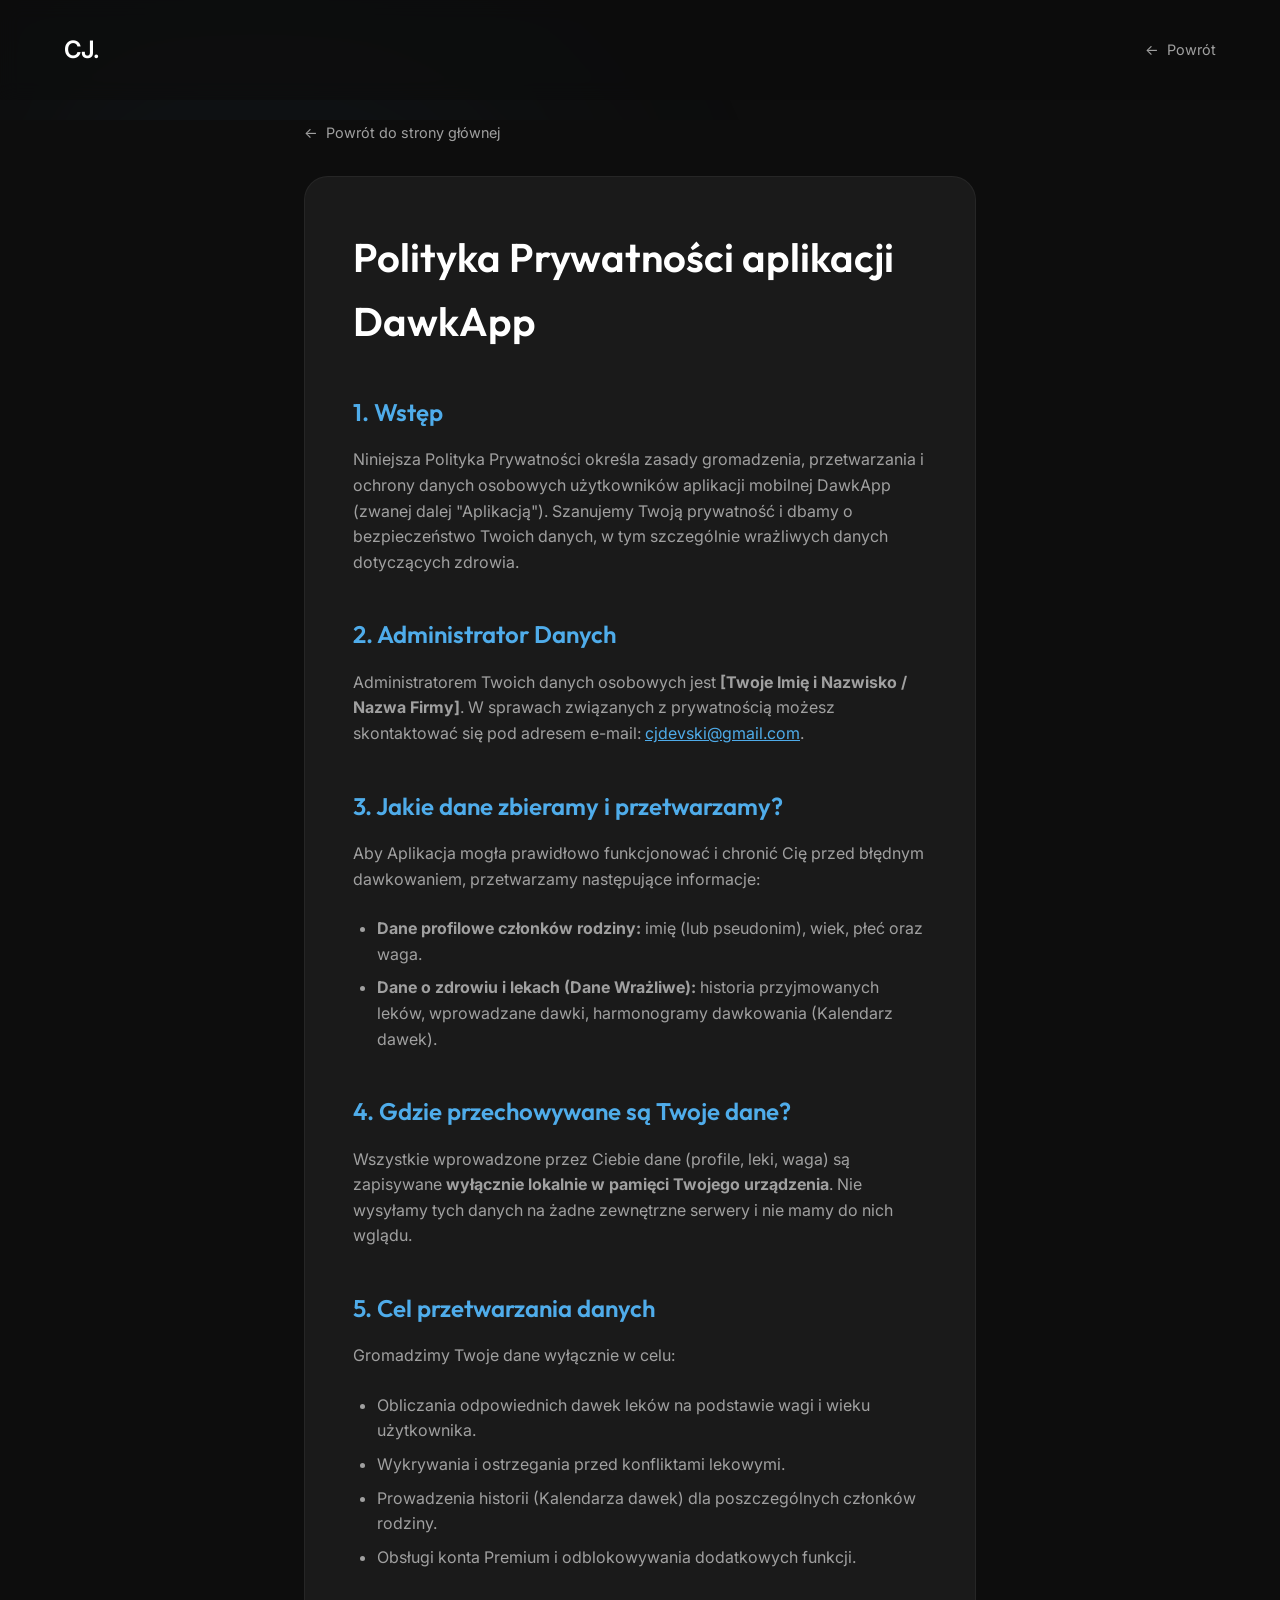
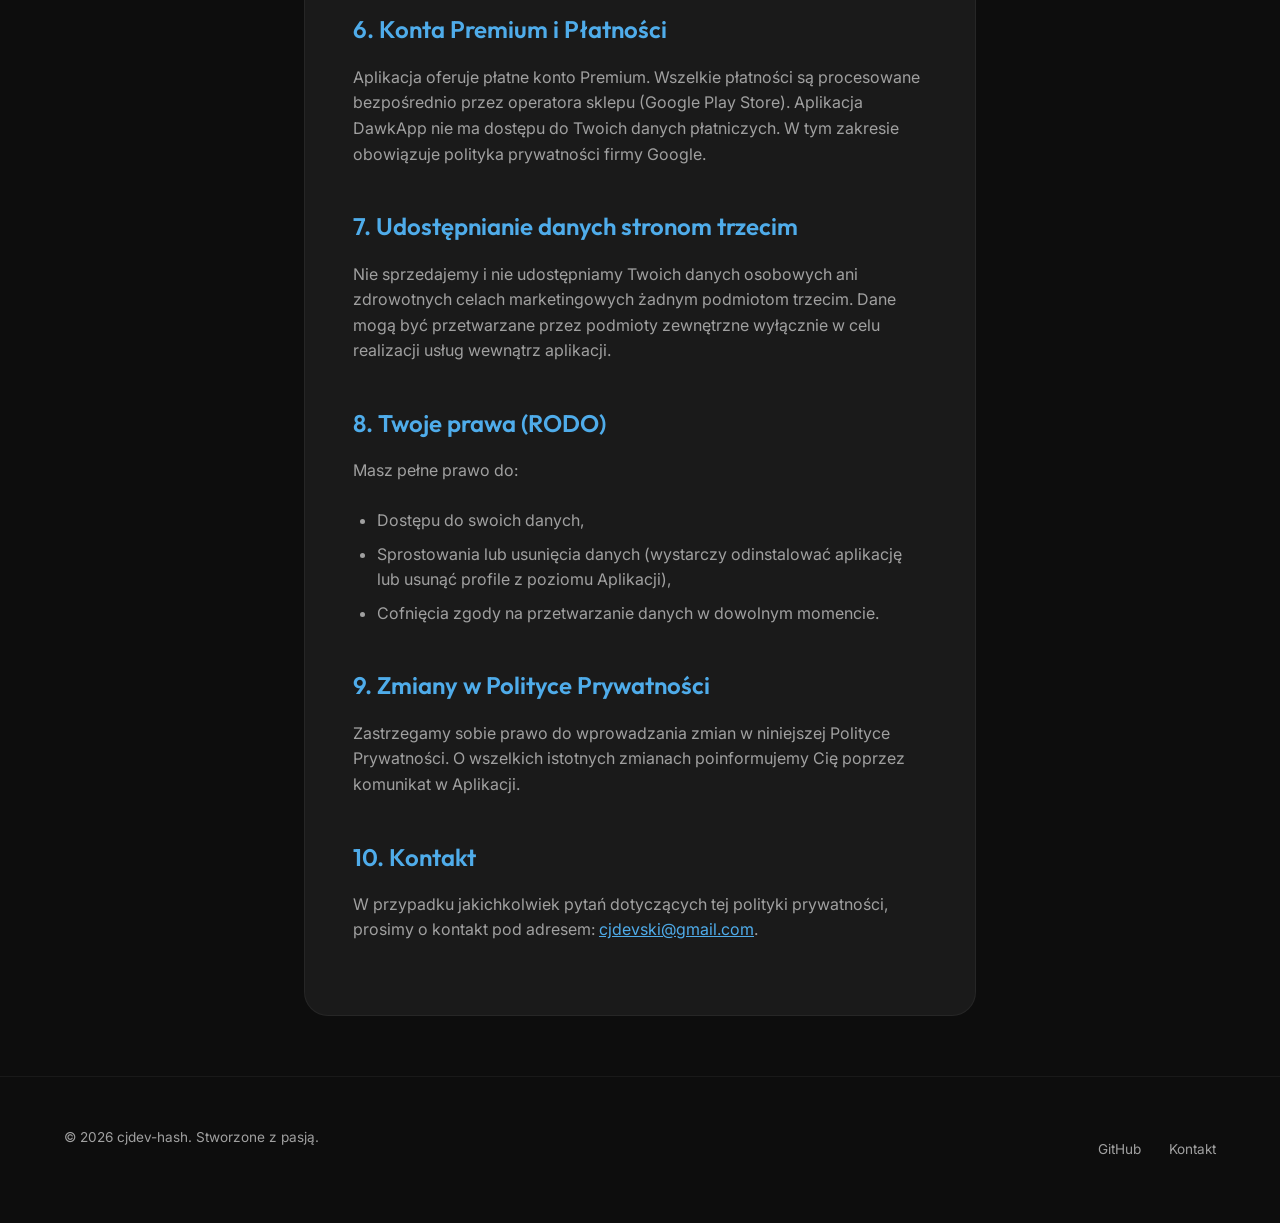
==== privacy-dawkapp.html @ 7777cdea "Add privacy policy subpages for SoundFlick and DawkApp" ====
<!DOCTYPE html>
<html lang="pl">

<head>
    <meta charset="UTF-8">
    <meta name="viewport" content="width=device-width, initial-scale=1.0">
    <title>Polityka Prywatności DawkApp | cjdev-hash</title>
    <link rel="preconnect" href="https://fonts.googleapis.com">
    <link rel="preconnect" href="https://fonts.gstatic.com" crossorigin>
    <link
        href="https://fonts.googleapis.com/css2?family=Outfit:wght@300;400;600&family=Inter:wght@300;400;600&display=swap"
        rel="stylesheet">
    <link rel="stylesheet" href="style.css">
    <style>
        .policy-container {
            max-width: 800px;
            margin: 120px auto 60px;
            padding: 0 5%;
        }

        .policy-content {
            background: var(--card-bg);
            border: 1px solid rgba(255, 255, 255, 0.05);
            border-radius: 24px;
            padding: 3rem;
        }

        h1 {
            font-size: 2.5rem;
            margin-bottom: 2rem;
        }

        h2 {
            font-size: 1.5rem;
            margin: 2.5rem 0 1rem;
            color: var(--accent);
        }

        p,
        ul {
            color: var(--text-secondary);
            margin-bottom: 1.5rem;
        }

        ul {
            padding-left: 1.5rem;
        }

        li {
            margin-bottom: 0.5rem;
        }

        .back-link {
            display: inline-flex;
            align-items: center;
            color: var(--text-secondary);
            text-decoration: none;
            font-size: 0.9rem;
            margin-bottom: 2rem;
            transition: color 0.3s;
        }

        .back-link:hover {
            color: var(--text-primary);
        }

        .back-link::before {
            content: '←';
            margin-right: 8px;
        }
    </style>
</head>

<body>
    <div class="background-mesh"></div>

    <header>
        <nav>
            <div class="logo">CJ.</div>
            <div class="nav-right">
                <div class="links">
                    <a href="index.html" class="back-link" style="margin-bottom: 0;">Powrót</a>
                </div>
            </div>
        </nav>
    </header>

    <main class="policy-container">
        <a href="index.html" class="back-link">Powrót do strony głównej</a>
        <div class="policy-content">
            <h1>Polityka Prywatności aplikacji DawkApp</h1>

            <h2>1. Wstęp</h2>
            <p>Niniejsza Polityka Prywatności określa zasady gromadzenia, przetwarzania i ochrony danych osobowych
                użytkowników aplikacji mobilnej DawkApp (zwanej dalej "Aplikacją"). Szanujemy Twoją prywatność i dbamy o
                bezpieczeństwo Twoich danych, w tym szczególnie wrażliwych danych dotyczących zdrowia.</p>

            <h2>2. Administrator Danych</h2>
            <p>Administratorem Twoich danych osobowych jest <strong>[Twoje Imię i Nazwisko / Nazwa Firmy]</strong>. W
                sprawach związanych z prywatnością możesz skontaktować się pod adresem e-mail: <a
                    href="mailto:cjdevski@gmail.com" style="color: var(--accent);">cjdevski@gmail.com</a>.</p>

            <h2>3. Jakie dane zbieramy i przetwarzamy?</h2>
            <p>Aby Aplikacja mogła prawidłowo funkcjonować i chronić Cię przed błędnym dawkowaniem, przetwarzamy
                następujące informacje:</p>
            <ul>
                <li><strong>Dane profilowe członków rodziny:</strong> imię (lub pseudonim), wiek, płeć oraz waga.</li>
                <li><strong>Dane o zdrowiu i lekach (Dane Wrażliwe):</strong> historia przyjmowanych leków, wprowadzane
                    dawki, harmonogramy dawkowania (Kalendarz dawek).</li>
            </ul>

            <h2>4. Gdzie przechowywane są Twoje dane?</h2>
            <p>Wszystkie wprowadzone przez Ciebie dane (profile, leki, waga) są zapisywane <strong>wyłącznie lokalnie
                    w pamięci Twojego urządzenia</strong>. Nie wysyłamy tych danych na żadne zewnętrzne serwery i nie
                mamy do nich wglądu.</p>

            <h2>5. Cel przetwarzania danych</h2>
            <p>Gromadzimy Twoje dane wyłącznie w celu:</p>
            <ul>
                <li>Obliczania odpowiednich dawek leków na podstawie wagi i wieku użytkownika.</li>
                <li>Wykrywania i ostrzegania przed konfliktami lekowymi.</li>
                <li>Prowadzenia historii (Kalendarza dawek) dla poszczególnych członków rodziny.</li>
                <li>Obsługi konta Premium i odblokowywania dodatkowych funkcji.</li>
            </ul>

            <h2>6. Konta Premium i Płatności</h2>
            <p>Aplikacja oferuje płatne konto Premium. Wszelkie płatności są procesowane bezpośrednio przez operatora
                sklepu (Google Play Store). Aplikacja DawkApp nie ma dostępu do Twoich danych płatniczych. W tym
                zakresie
                obowiązuje polityka prywatności firmy Google.</p>

            <h2>7. Udostępnianie danych stronom trzecim</h2>
            <p>Nie sprzedajemy i nie udostępniamy Twoich danych osobowych ani zdrowotnych celach marketingowych żadnym
                podmiotom trzecim. Dane mogą być przetwarzane przez podmioty zewnętrzne wyłącznie w celu realizacji
                usług wewnątrz aplikacji.</p>

            <h2>8. Twoje prawa (RODO)</h2>
            <p>Masz pełne prawo do:</p>
            <ul>
                <li>Dostępu do swoich danych,</li>
                <li>Sprostowania lub usunięcia danych (wystarczy odinstalować aplikację lub usunąć profile z poziomu
                    Aplikacji),</li>
                <li>Cofnięcia zgody na przetwarzanie danych w dowolnym momencie.</li>
            </ul>

            <h2>9. Zmiany w Polityce Prywatności</h2>
            <p>Zastrzegamy sobie prawo do wprowadzania zmian w niniejszej Polityce Prywatności. O wszelkich istotnych
                zmianach poinformujemy Cię poprzez komunikat w Aplikacji.</p>

            <h2>10. Kontakt</h2>
            <p>W przypadku jakichkolwiek pytań dotyczących tej polityki prywatności, prosimy o kontakt pod adresem: <a
                    href="mailto:cjdevski@gmail.com" style="color: var(--accent);">cjdevski@gmail.com</a>.</p>
        </div>
    </main>

    <footer>
        <p>&copy; 2026 cjdev-hash. Stworzone z pasją.</p>
        <div class="socials">
            <a href="https://github.com/cjdev-hash">GitHub</a>
            <a href="mailto:cjdevski@gmail.com">Kontakt</a>
        </div>
    </footer>
</body>

</html>
---- style.css ----
:root {
    --bg-color: #0d0d0d;
    --card-bg: #1a1a1a;
    --text-primary: #ffffff;
    --text-secondary: #a0a0a0;
    --accent: #4facea;
    --accent-gradient: linear-gradient(135deg, #4facea 0%, #712ef1 100%);
    --font-main: 'Inter', sans-serif;
    --font-heading: 'Outfit', sans-serif;
}

* {
    margin: 0;
    padding: 0;
    box-sizing: border-box;
}

html {
    scroll-behavior: smooth;
    background-color: var(--bg-color);
}

body {
    font-family: var(--font-main);
    color: var(--text-primary);
    line-height: 1.6;
    overflow-x: hidden;
    background-color: var(--bg-color);
}

/* Background Animation */
.background-mesh {
    position: fixed;
    top: 0;
    left: 0;
    width: 100%;
    height: 100%;
    z-index: -1;
    background:
        radial-gradient(circle at 20% 30%, rgba(79, 172, 234, 0.05) 0%, transparent 40%),
        radial-gradient(circle at 80% 70%, rgba(113, 46, 241, 0.05) 0%, transparent 40%);
    filter: blur(80px);
}

/* Typography */
h1,
h2,
h3 {
    font-family: var(--font-heading);
    font-weight: 600;
}

.accent {
    background: var(--accent-gradient);
    -webkit-background-clip: text;
    background-clip: text;
    -webkit-text-fill-color: transparent;
}

/* Header */
header {
    height: 100px;
    padding: 0 5%;
    display: flex;
    align-items: center;
    position: fixed;
    top: 0;
    width: 100%;
    z-index: 100;
    background: rgba(13, 13, 13, 0.7);
    backdrop-filter: blur(10px);
}

nav {
    width: 100%;
    display: flex;
    justify-content: space-between;
    align-items: center;
}

.nav-right {
    display: flex;
    align-items: center;
    gap: 2rem;
}

.lang-switcher {
    font-size: 0.8rem;
    color: var(--text-secondary);
    display: flex;
    align-items: center;
    gap: 0.5rem;
}

.lang-switcher button {
    background: none;
    border: none;
    color: var(--text-secondary);
    cursor: pointer;
    font-family: var(--font-main);
    padding: 2px 4px;
    transition: color 0.3s;
}

.lang-switcher button.active {
    color: var(--text-primary);
    font-weight: 600;
}

.lang-switcher .divider {
    opacity: 0.3;
}

.logo {
    font-size: 1.5rem;
    font-weight: 600;
    letter-spacing: -1px;
}

.links {
    display: flex;
    align-items: center;
}

.links a {
    text-decoration: none;
    color: var(--text-secondary);
    margin-left: 2rem;
    font-size: 0.9rem;
    transition: color 0.3s;
}

.links a:hover {
    color: var(--text-primary);
}

.cta-btn {
    border: 1px solid rgba(255, 255, 255, 0.1);
    padding: 8px 16px;
    border-radius: 20px;
    background: rgba(255, 255, 255, 0.05);
}

/* Hero */
.hero {
    height: 100vh;
    display: flex;
    flex-direction: column;
    justify-content: center;
    align-items: center;
    text-align: center;
    padding: 0 5%;
}

.hero h1 {
    font-size: clamp(3rem, 10vw, 6rem);
    line-height: 1.1;
    margin-bottom: 2rem;
}

.subtitle {
    font-size: clamp(1rem, 2vw, 1.2rem);
    color: var(--text-secondary);
    max-width: 600px;
    margin-bottom: 3rem;
    font-weight: 300;
}

/* Projects */
.projects {
    padding: 100px 5%;
    max-width: 1200px;
    margin: 0 auto;
}

.section-title {
    font-size: 2rem;
    margin-bottom: 3rem;
    text-align: center;
    color: var(--text-secondary);
}

.project-grid {
    display: grid;
    grid-template-columns: repeat(auto-fit, minmax(350px, 1fr));
    gap: 2rem;
}

.project-card {
    background: var(--card-bg);
    border: 1px solid rgba(255, 255, 255, 0.05);
    border-radius: 24px;
    padding: 2rem;
    transition: transform 0.4s cubic-bezier(0.175, 0.885, 0.32, 1.275), border-color 0.3s;
    position: relative;
    overflow: hidden;
}

.project-card:hover {
    transform: translateY(-10px);
    border-color: rgba(79, 172, 234, 0.3);
}

.tag {
    font-size: 0.7rem;
    text-transform: uppercase;
    letter-spacing: 1px;
    color: var(--accent);
    margin-bottom: 1rem;
    display: block;
}

.project-card h3 {
    font-size: 1.5rem;
    margin-bottom: 1rem;
}

.project-card p {
    color: var(--text-secondary);
    font-size: 0.95rem;
    margin-bottom: 2rem;
}

.status {
    font-size: 0.8rem;
    color: var(--text-primary);
    opacity: 0.6;
}

/* About */
.about {
    padding: 100px 5%;
    background: rgba(255, 255, 255, 0.02);
}

.about-content {
    max-width: 800px;
    margin: 0 auto;
    text-align: center;
}

.about-content p {
    font-size: 1.2rem;
    color: var(--text-secondary);
    font-weight: 300;
}

/* Footer */
footer {
    padding: 50px 5%;
    display: flex;
    justify-content: space-between;
    align-items: center;
    border-top: 1px solid rgba(255, 255, 255, 0.05);
    color: var(--text-secondary);
    font-size: 0.85rem;
}

.socials a {
    color: var(--text-secondary);
    text-decoration: none;
    margin-left: 1.5rem;
}

/* Animations */
@keyframes fadeIn {
    from {
        opacity: 0;
        transform: translateY(20px);
    }

    to {
        opacity: 1;
        transform: translateY(0);
    }
}

.fade-in {
    animation: fadeIn 1s ease forwards;
}

.fade-in-delay {
    opacity: 0;
    animation: fadeIn 1s ease 0.3s forwards;
}

/* Responsive */
@media (max-width: 768px) {
    header {
        height: 80px;
    }

    .project-grid {
        grid-template-columns: 1fr;
    }

    .hero h1 {
        font-size: 3rem;
    }

    footer {
        flex-direction: column;
        gap: 1rem;
        text-align: center;
    }
}
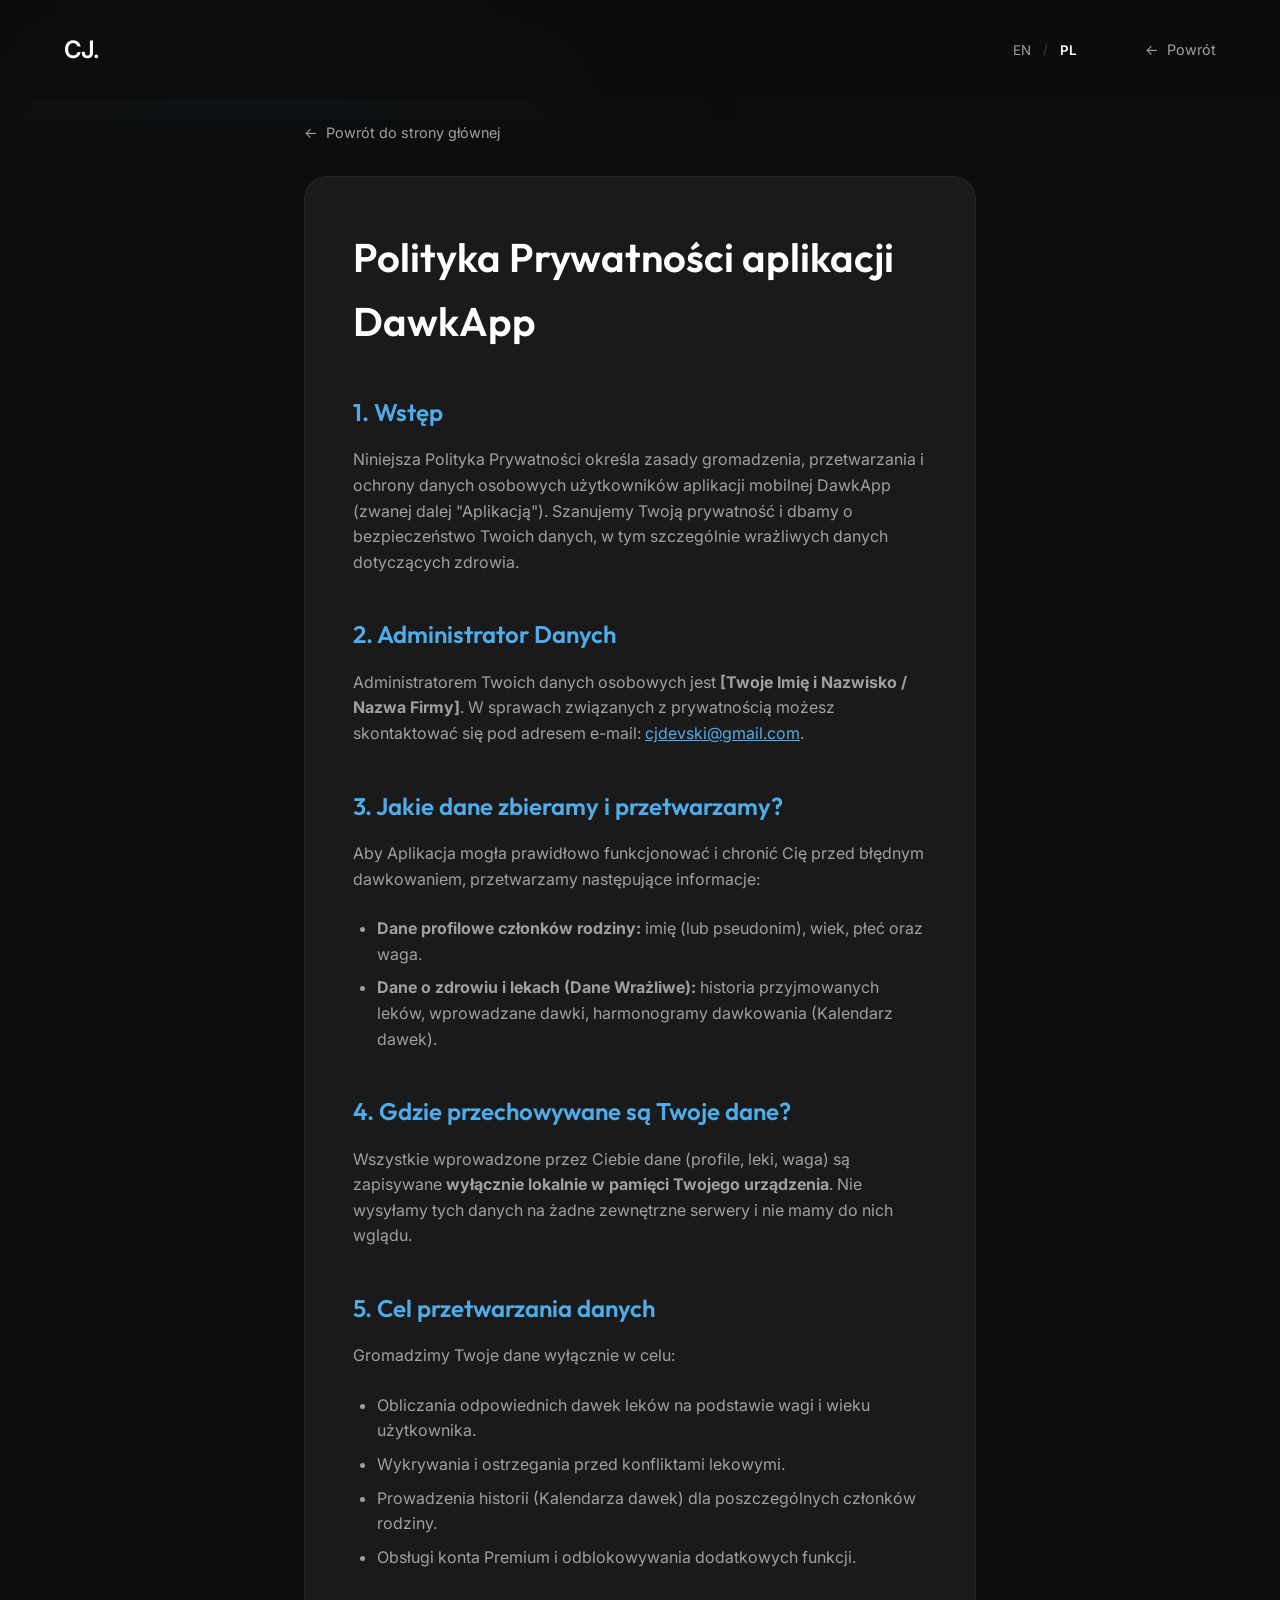
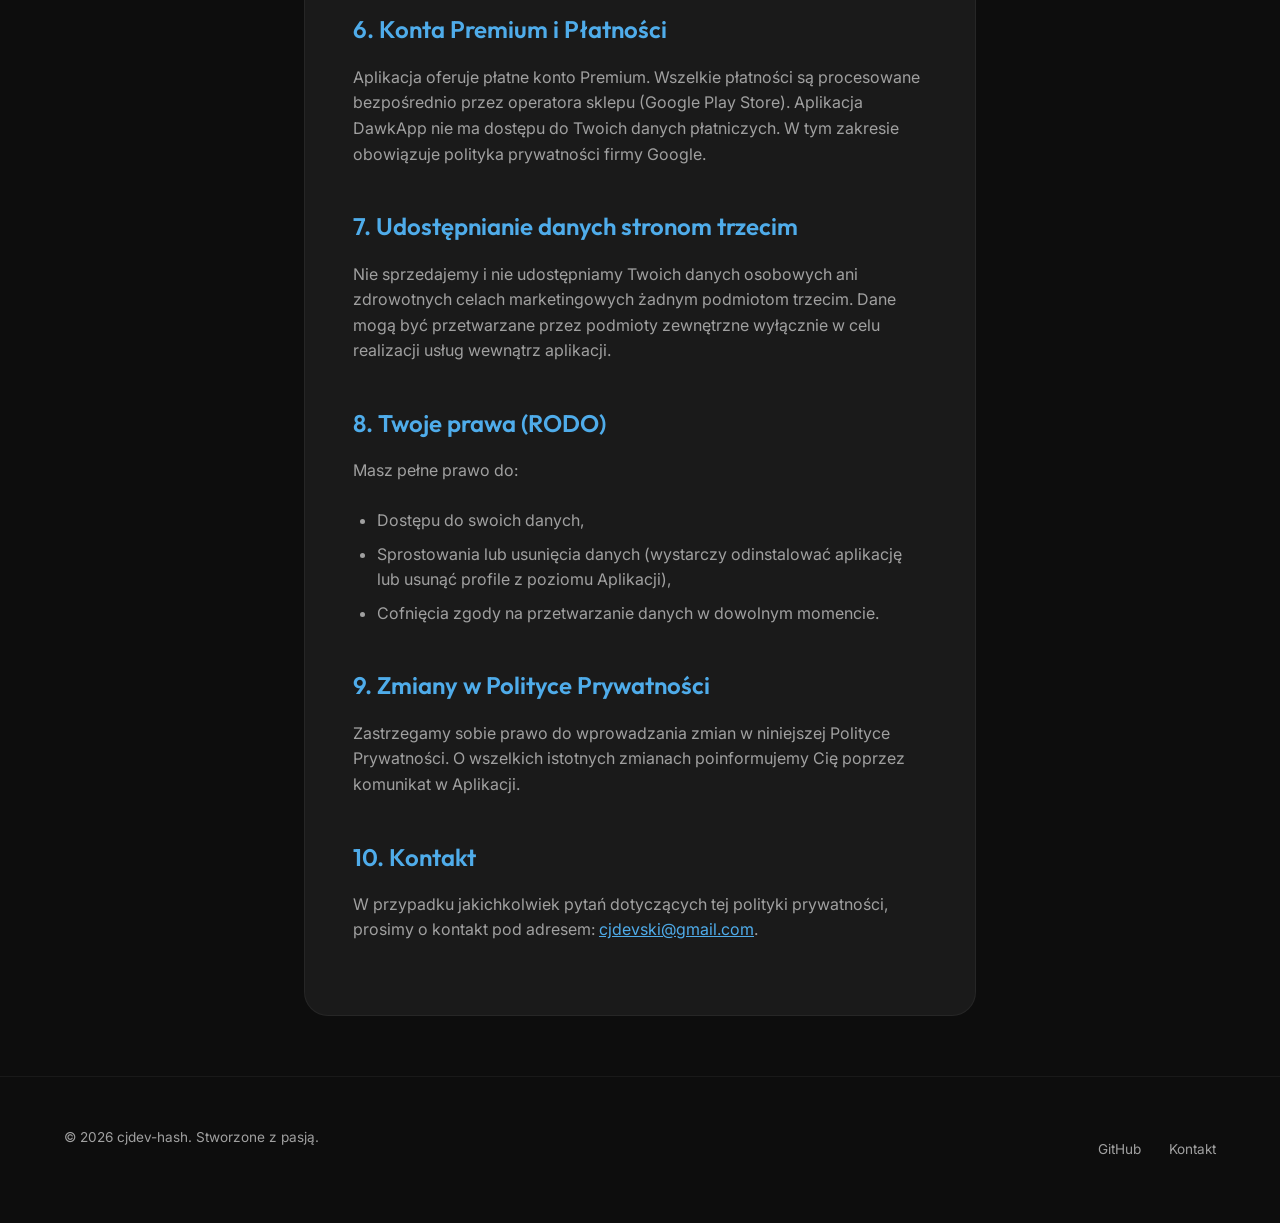
==== commit 1110173a: "Fix privacy policy link visibility and add translations" ====
--- a/privacy-dawkapp.html
+++ b/privacy-dawkapp.html
@@ -71,95 +71,179 @@
     </style>
 </head>
 
-<body>
+<body data-lang="pl">
     <div class="background-mesh"></div>
 
     <header>
         <nav>
             <div class="logo">CJ.</div>
             <div class="nav-right">
+                <div class="lang-switcher">
+                    <button id="btn-en">EN</button>
+                    <span class="divider">/</span>
+                    <button id="btn-pl" class="active">PL</button>
+                </div>
                 <div class="links">
-                    <a href="index.html" class="back-link" style="margin-bottom: 0;">Powrót</a>
+                    <a href="index.html" class="back-link" style="margin-bottom: 0;" data-en="Back to Home"
+                        data-pl="Powrót">Powrót</a>
                 </div>
             </div>
         </nav>
     </header>
 
     <main class="policy-container">
-        <a href="index.html" class="back-link">Powrót do strony głównej</a>
+        <a href="index.html" class="back-link" data-en="Back to Home" data-pl="Powrót do strony głównej">Powrót do
+            strony
+            głównej</a>
         <div class="policy-content">
-            <h1>Polityka Prywatności aplikacji DawkApp</h1>
-
-            <h2>1. Wstęp</h2>
-            <p>Niniejsza Polityka Prywatności określa zasady gromadzenia, przetwarzania i ochrony danych osobowych
+            <h1 data-en="DawkApp Privacy Policy" data-pl="Polityka Prywatności aplikacji DawkApp">Polityka Prywatności
+                aplikacji DawkApp</h1>
+
+            <h2 data-en="1. Introduction" data-pl="1. Wstęp">1. Wstęp</h2>
+            <p data-en="This Privacy Policy defines the rules for the collection, processing, and protection of personal data of users of the DawkApp mobile application (hereinafter referred to as the 'Application'). We respect your privacy and care about the security of your data, especially sensitive health data."
+                data-pl="Niniejsza Polityka Prywatności określa zasady gromadzenia, przetwarzania i ochrony danych osobowych użytkowników aplikacji mobilnej DawkApp (zwanej dalej 'Aplikacją'). Szanujemy Twoją prywatność i dbamy o bezpieczeństwo Twoich danych, w tym szczególnie wrażliwych danych dotyczących zdrowia.">
+                Niniejsza Polityka Prywatności określa zasady gromadzenia, przetwarzania i ochrony danych osobowych
                 użytkowników aplikacji mobilnej DawkApp (zwanej dalej "Aplikacją"). Szanujemy Twoją prywatność i dbamy o
                 bezpieczeństwo Twoich danych, w tym szczególnie wrażliwych danych dotyczących zdrowia.</p>
 
-            <h2>2. Administrator Danych</h2>
-            <p>Administratorem Twoich danych osobowych jest <strong>[Twoje Imię i Nazwisko / Nazwa Firmy]</strong>. W
-                sprawach związanych z prywatnością możesz skontaktować się pod adresem e-mail: <a
+            <h2 data-en="2. Data Administrator" data-pl="2. Administrator Danych">2. Administrator Danych</h2>
+            <p><span data-en="The administrator of your personal data is"
+                    data-pl="Administratorem Twoich danych osobowych jest">Administratorem Twoich danych osobowych
+                    jest</span> <strong>[Twoje Imię i Nazwisko / Nazwa Firmy]</strong>. <span
+                    data-en="In matters related to privacy, you can contact us at:"
+                    data-pl="W sprawach związanych z prywatnością możesz skontaktować się pod adresem e-mail:">W
+                    sprawach
+                    związanych z prywatnością możesz skontaktować się pod adresem e-mail:</span> <a
                     href="mailto:cjdevski@gmail.com" style="color: var(--accent);">cjdevski@gmail.com</a>.</p>
 
-            <h2>3. Jakie dane zbieramy i przetwarzamy?</h2>
-            <p>Aby Aplikacja mogła prawidłowo funkcjonować i chronić Cię przed błędnym dawkowaniem, przetwarzamy
+            <h2 data-en="3. What data do we collect and process?" data-pl="3. Jakie dane zbieramy i przetwarzamy?">3.
+                Jakie
+                dane zbieramy i przetwarzamy?</h2>
+            <p data-en="To function correctly and protect you from incorrect dosing, we process the following information:"
+                data-pl="Aby Aplikacja mogła prawidłowo funkcjonować i chronić Cię przed błędnym dawkowaniem, przetwarzamy następujące informacje:">
+                Aby Aplikacja mogła prawidłowo funkcjonować i chronić Cię przed błędnym dawkowaniem, przetwarzamy
                 następujące informacje:</p>
             <ul>
-                <li><strong>Dane profilowe członków rodziny:</strong> imię (lub pseudonim), wiek, płeć oraz waga.</li>
-                <li><strong>Dane o zdrowiu i lekach (Dane Wrażliwe):</strong> historia przyjmowanych leków, wprowadzane
-                    dawki, harmonogramy dawkowania (Kalendarz dawek).</li>
+                <li><strong data-en="Family member profile data:" data-pl="Dane profilowe członków rodziny:">Dane
+                        profilowe członków rodziny:</strong> <span data-en="name (or alias), age, gender, and weight."
+                        data-pl="imię (lub pseudonim), wiek, płeć oraz waga.">imię (lub pseudonim), wiek, płeć oraz
+                        waga.</span></li>
+                <li><strong data-en="Health and medication data (Sensitive Data):"
+                        data-pl="Dane o zdrowiu i lekach (Dane Wrażliwe):">Dane o zdrowiu i lekach (Dane
+                        Wrażliwe):</strong> <span
+                        data-en="medication history, doses entered, dosing schedules (Dose Calendar)."
+                        data-pl="historia przyjmowanych leków, wprowadzane dawki, harmonogramy dawkowania (Kalendarz dawek).">historia
+                        przyjmowanych leków, wprowadzane dawki, harmonogramy dawkowania (Kalendarz dawek).</span></li>
             </ul>
 
-            <h2>4. Gdzie przechowywane są Twoje dane?</h2>
-            <p>Wszystkie wprowadzone przez Ciebie dane (profile, leki, waga) są zapisywane <strong>wyłącznie lokalnie
+            <h2 data-en="4. Where is your data stored?" data-pl="4. Gdzie przechowywane są Twoje dane?">4. Gdzie
+                przechowywane są Twoje dane?</h2>
+            <p data-en="All data entered by you (profiles, medications, weight) is saved exclusively locally on your device's memory. We do not send this data to any external servers and we have no access to it."
+                data-pl="Wszystkie wprowadzone przez Ciebie dane (profile, leki, waga) są zapisywane wyłącznie lokalnie w pamięci Twojego urządzenia. Nie wysyłamy tych danych na żadne zewnętrzne serwery i nie mamy do nich wglądu.">
+                Wszystkie wprowadzone przez Ciebie dane (profile, leki, waga) są zapisywane <strong>wyłącznie lokalnie
                     w pamięci Twojego urządzenia</strong>. Nie wysyłamy tych danych na żadne zewnętrzne serwery i nie
                 mamy do nich wglądu.</p>
 
-            <h2>5. Cel przetwarzania danych</h2>
-            <p>Gromadzimy Twoje dane wyłącznie w celu:</p>
+            <h2 data-en="5. Purpose of processing" data-pl="5. Cel przetwarzania danych">5. Cel przetwarzania danych
+            </h2>
+            <p data-en="We collect your data solely to:" data-pl="Gromadzimy Twoje dane wyłącznie w celu:">Gromadzimy
+                Twoje dane wyłącznie w celu:</p>
             <ul>
-                <li>Obliczania odpowiednich dawek leków na podstawie wagi i wieku użytkownika.</li>
-                <li>Wykrywania i ostrzegania przed konfliktami lekowymi.</li>
-                <li>Prowadzenia historii (Kalendarza dawek) dla poszczególnych członków rodziny.</li>
-                <li>Obsługi konta Premium i odblokowywania dodatkowych funkcji.</li>
+                <li data-en="Calculate appropriate medication doses based on weight and age."
+                    data-pl="Obliczania odpowiednich dawek leków na podstawie wagi i wieku użytkownika.">Obliczania
+                    odpowiednich dawek leków na podstawie wagi i wieku użytkownika.</li>
+                <li data-en="Detect and warn against drug conflicts."
+                    data-pl="Wykrywania i ostrzegania przed konfliktami lekowymi.">Wykrywania i ostrzegania przed
+                    konfliktami lekowymi.</li>
+                <li data-en="Maintain history (Dose Calendar) for family members."
+                    data-pl="Prowadzenia historii (Kalendarza dawek) dla poszczególnych członków rodziny.">Prowadzenia
+                    historii (Kalendarza dawek) dla poszczególnych członków rodziny.</li>
+                <li data-en="Support Premium accounts and unlock additional features."
+                    data-pl="Obsługi konta Premium i odblokowywania dodatkowych funkcji.">Obsługi konta Premium i
+                    odblokowywania dodatkowych funkcji.</li>
             </ul>
 
-            <h2>6. Konta Premium i Płatności</h2>
-            <p>Aplikacja oferuje płatne konto Premium. Wszelkie płatności są procesowane bezpośrednio przez operatora
+            <h2 data-en="6. Premium Accounts and Payments" data-pl="6. Konta Premium i Płatności">6. Konta Premium i
+                Płatności</h2>
+            <p data-en="The app offers a paid Premium account. All payments are processed directly by the store operator (Google Play Store). DawkApp does not have access to your payment data. In this regard, Google's privacy policy applies."
+                data-pl="Aplikacja oferuje płatne konto Premium. Wszelkie płatności są procesowane bezpośrednio przez operatora sklepu (Google Play Store). Aplikacja DawkApp nie ma dostępu do Twoich danych płatniczych. W tym zakresie obowiązuje polityka prywatności firmy Google.">
+                Aplikacja oferuje płatne konto Premium. Wszelkie płatności są procesowane bezpośrednio przez operatora
                 sklepu (Google Play Store). Aplikacja DawkApp nie ma dostępu do Twoich danych płatniczych. W tym
                 zakresie
                 obowiązuje polityka prywatności firmy Google.</p>
 
-            <h2>7. Udostępnianie danych stronom trzecim</h2>
-            <p>Nie sprzedajemy i nie udostępniamy Twoich danych osobowych ani zdrowotnych celach marketingowych żadnym
+            <h2 data-en="7. Sharing data with third parties" data-pl="7. Udostępnianie danych stronom trzecim">7.
+                Udostępnianie danych stronom trzecim</h2>
+            <p data-en="We do not sell or share your personal or health data for marketing purposes to any third parties. Data may be processed by external entities solely to provide services within the application."
+                data-pl="Nie sprzedajemy i nie udostępniamy Twoich danych osobowych ani zdrowotnych celach marketingowych żadnym podmiotom trzecim. Dane mogą być przetwarzane przez podmioty zewnętrzne wyłącznie w celu realizacji usług wewnątrz aplikacji.">
+                Nie sprzedajemy i nie udostępniamy Twoich danych osobowych ani zdrowotnych celach marketingowych żadnym
                 podmiotom trzecim. Dane mogą być przetwarzane przez podmioty zewnętrzne wyłącznie w celu realizacji
                 usług wewnątrz aplikacji.</p>
 
-            <h2>8. Twoje prawa (RODO)</h2>
-            <p>Masz pełne prawo do:</p>
+            <h2 data-en="8. Your rights (GDPR)" data-pl="8. Twoje prawa (RODO)">8. Twoje prawa (RODO)</h2>
+            <p data-en="You have the full right to:" data-pl="Masz pełne prawo do:">Masz pełne prawo do:</p>
             <ul>
-                <li>Dostępu do swoich danych,</li>
-                <li>Sprostowania lub usunięcia danych (wystarczy odinstalować aplikację lub usunąć profile z poziomu
+                <li data-en="Access your data," data-pl="Dostępu do swoich danych,">Dostępu do swoich danych,</li>
+                <li data-en="Rectification or deletion (simply uninstall the app or remove profiles),"
+                    data-pl="Sprostowania lub usunięcia danych (wystarczy odinstalować aplikację lub usunąć profile z poziomu Aplikacji),">
+                    Sprostowania lub usunięcia danych (wystarczy odinstalować aplikację lub usunąć profile z poziomu
                     Aplikacji),</li>
-                <li>Cofnięcia zgody na przetwarzanie danych w dowolnym momencie.</li>
+                <li data-en="Withdrawal of consent for processing at any time."
+                    data-pl="Cofnięcia zgody na przetwarzanie danych w dowolnym momencie.">Cofnięcia zgody na
+                    przetwarzanie danych w dowolnym momencie.</li>
             </ul>
 
-            <h2>9. Zmiany w Polityce Prywatności</h2>
-            <p>Zastrzegamy sobie prawo do wprowadzania zmian w niniejszej Polityce Prywatności. O wszelkich istotnych
+            <h2 data-en="9. Changes to the Privacy Policy" data-pl="9. Zmiany w Polityce Prywatności">9. Zmiany w
+                Polityce
+                Prywatności</h2>
+            <p data-en="We reserve the right to change this Privacy Policy. We will inform you of significant changes via the App."
+                data-pl="Zastrzegamy sobie prawo do wprowadzania zmian w niniejszej Polityce Prywatności. O wszelkich istotnych zmianach poinformujemy Cię poprzez komunikat w Aplikacji.">
+                Zastrzegamy sobie prawo do wprowadzania zmian w niniejszej Polityce Prywatności. O wszelkich istotnych
                 zmianach poinformujemy Cię poprzez komunikat w Aplikacji.</p>
 
-            <h2>10. Kontakt</h2>
-            <p>W przypadku jakichkolwiek pytań dotyczących tej polityki prywatności, prosimy o kontakt pod adresem: <a
-                    href="mailto:cjdevski@gmail.com" style="color: var(--accent);">cjdevski@gmail.com</a>.</p>
+            <h2 data-en="10. Contact" data-pl="10. Kontakt">10. Kontakt</h2>
+            <p><span data-en="In case of any questions regarding this policy, please contact us at:"
+                    data-pl="W przypadku jakichkolwiek pytań dotyczących tej polityki prywatności, prosimy o kontakt pod adresem:">W
+                    przypadku jakichkolwiek pytań dotyczących tej polityki prywatności, prosimy o kontakt pod
+                    adresem:</span>
+                <a href="mailto:cjdevski@gmail.com" style="color: var(--accent);">cjdevski@gmail.com</a>.
+            </p>
         </div>
     </main>
 
     <footer>
-        <p>&copy; 2026 cjdev-hash. Stworzone z pasją.</p>
+        <p data-en="&copy; 2026 cjdev-hash. Built with focus." data-pl="&copy; 2026 cjdev-hash. Stworzone z pasją.">
+            &copy; 2026 cjdev-hash. Stworzone z pasją.</p>
         <div class="socials">
             <a href="https://github.com/cjdev-hash">GitHub</a>
-            <a href="mailto:cjdevski@gmail.com">Kontakt</a>
+            <a href="mailto:cjdevski@gmail.com" data-en="Contact" data-pl="Kontakt">Kontakt</a>
         </div>
     </footer>
+
+    <script>
+        const btnEn = document.getElementById('btn-en');
+        const btnPl = document.getElementById('btn-pl');
+        const body = document.body;
+
+        function setLanguage(lang) {
+            body.setAttribute('data-lang', lang);
+
+            if (lang === 'en') {
+                btnEn.classList.add('active');
+                btnPl.classList.remove('active');
+            } else {
+                btnPl.classList.add('active');
+                btnEn.classList.remove('active');
+            }
+
+            document.querySelectorAll('[data-en]').forEach(el => {
+                el.innerText = el.getAttribute(`data-${lang}`);
+            });
+        }
+
+        btnEn.addEventListener('click', () => setLanguage('en'));
+        btnPl.addEventListener('click', () => setLanguage('pl'));
+    </script>
 </body>
 
 </html>
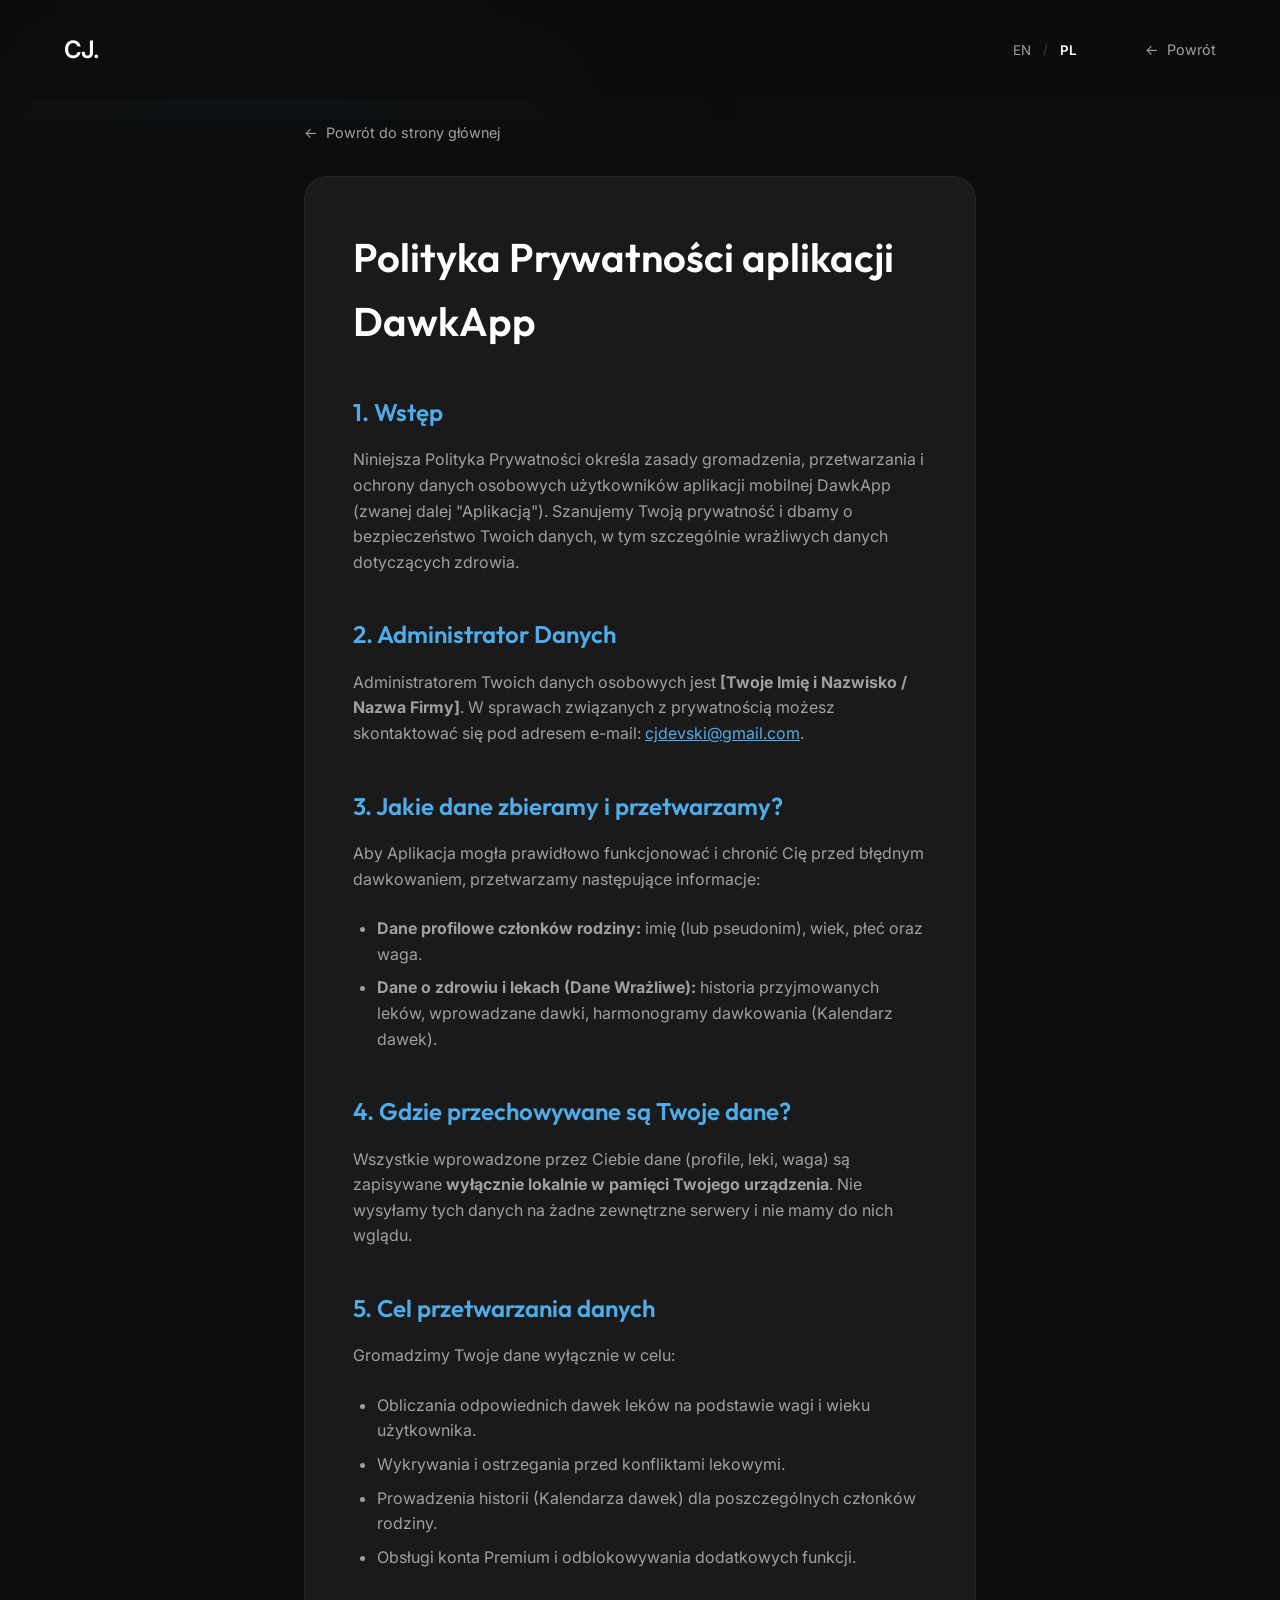
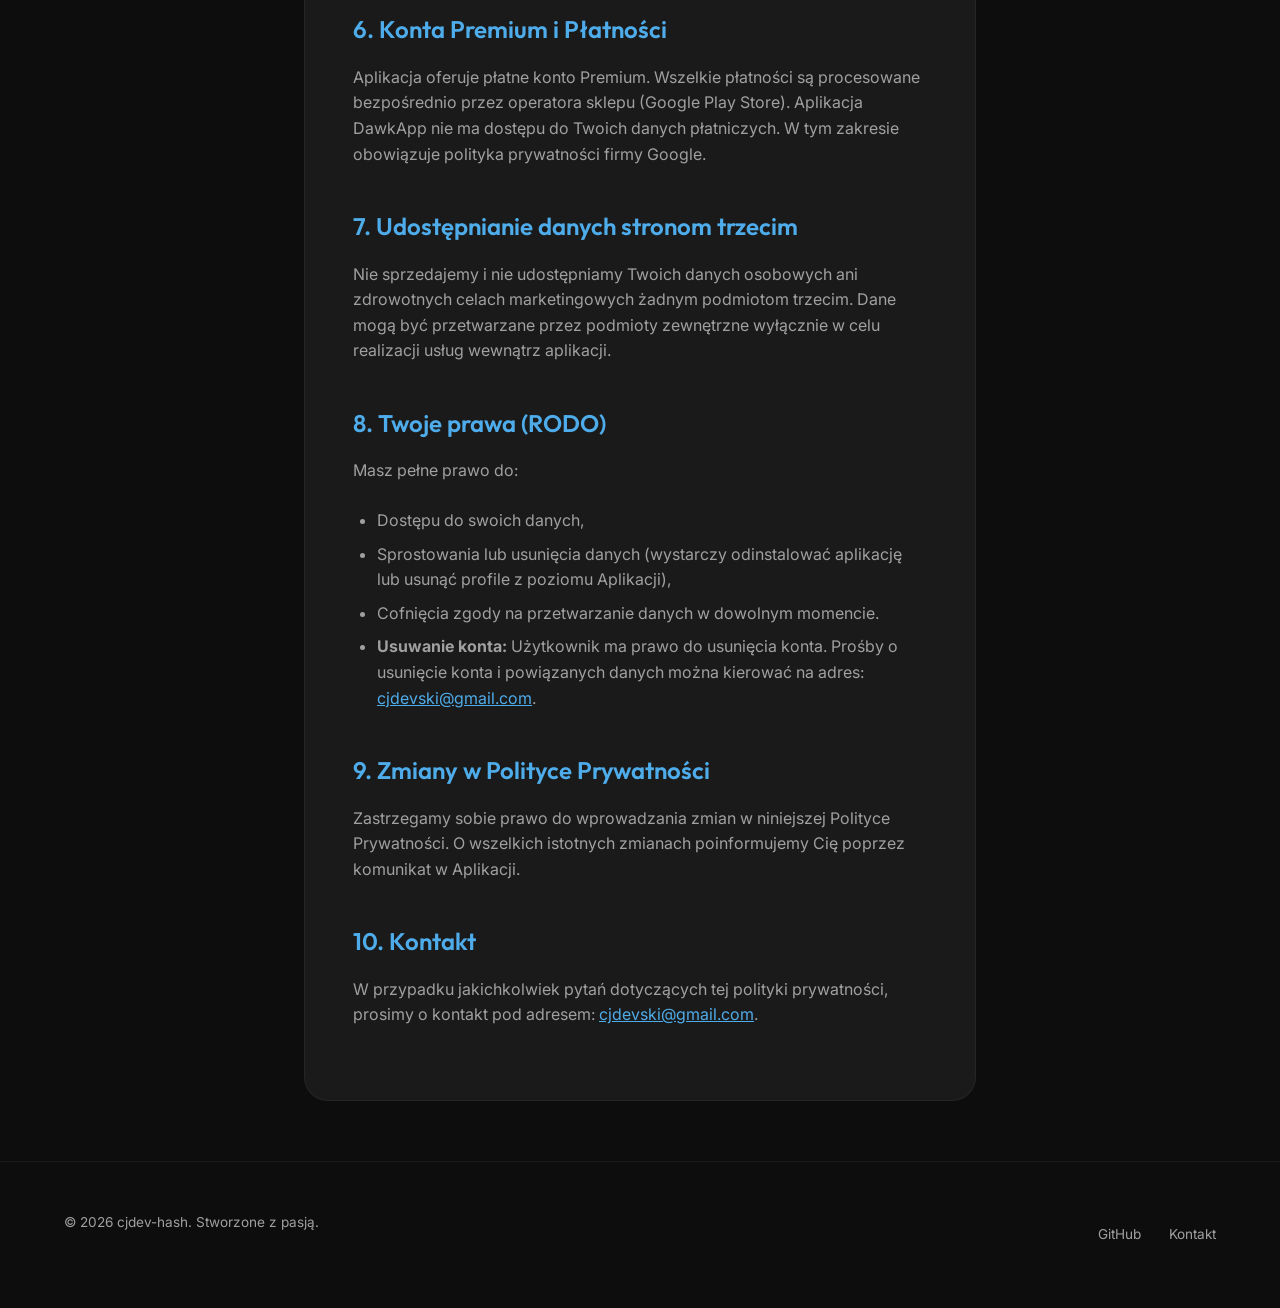
==== commit 1f13e9f7: "Add account deletion clause to DawkApp privacy policy" ====
--- a/privacy-dawkapp.html
+++ b/privacy-dawkapp.html
@@ -191,6 +191,12 @@
                 <li data-en="Withdrawal of consent for processing at any time."
                     data-pl="Cofnięcia zgody na przetwarzanie danych w dowolnym momencie.">Cofnięcia zgody na
                     przetwarzanie danych w dowolnym momencie.</li>
+                <li><strong data-en="Account Deletion:" data-pl="Usuwanie konta:">Usuwanie konta:</strong> <span
+                        data-en="The user has the right to delete their account. Requests for account and associated data deletion can be sent to: "
+                        data-pl="Użytkownik ma prawo do usunięcia konta. Prośby o usunięcie konta i powiązanych danych można kierować na adres: ">Użytkownik
+                        ma prawo do usunięcia konta. Prośby o usunięcie konta i powiązanych danych można kierować na
+                        adres: </span><a href="mailto:cjdevski@gmail.com"
+                        style="color: var(--accent);">cjdevski@gmail.com</a>.</li>
             </ul>
 
             <h2 data-en="9. Changes to the Privacy Policy" data-pl="9. Zmiany w Polityce Prywatności">9. Zmiany w
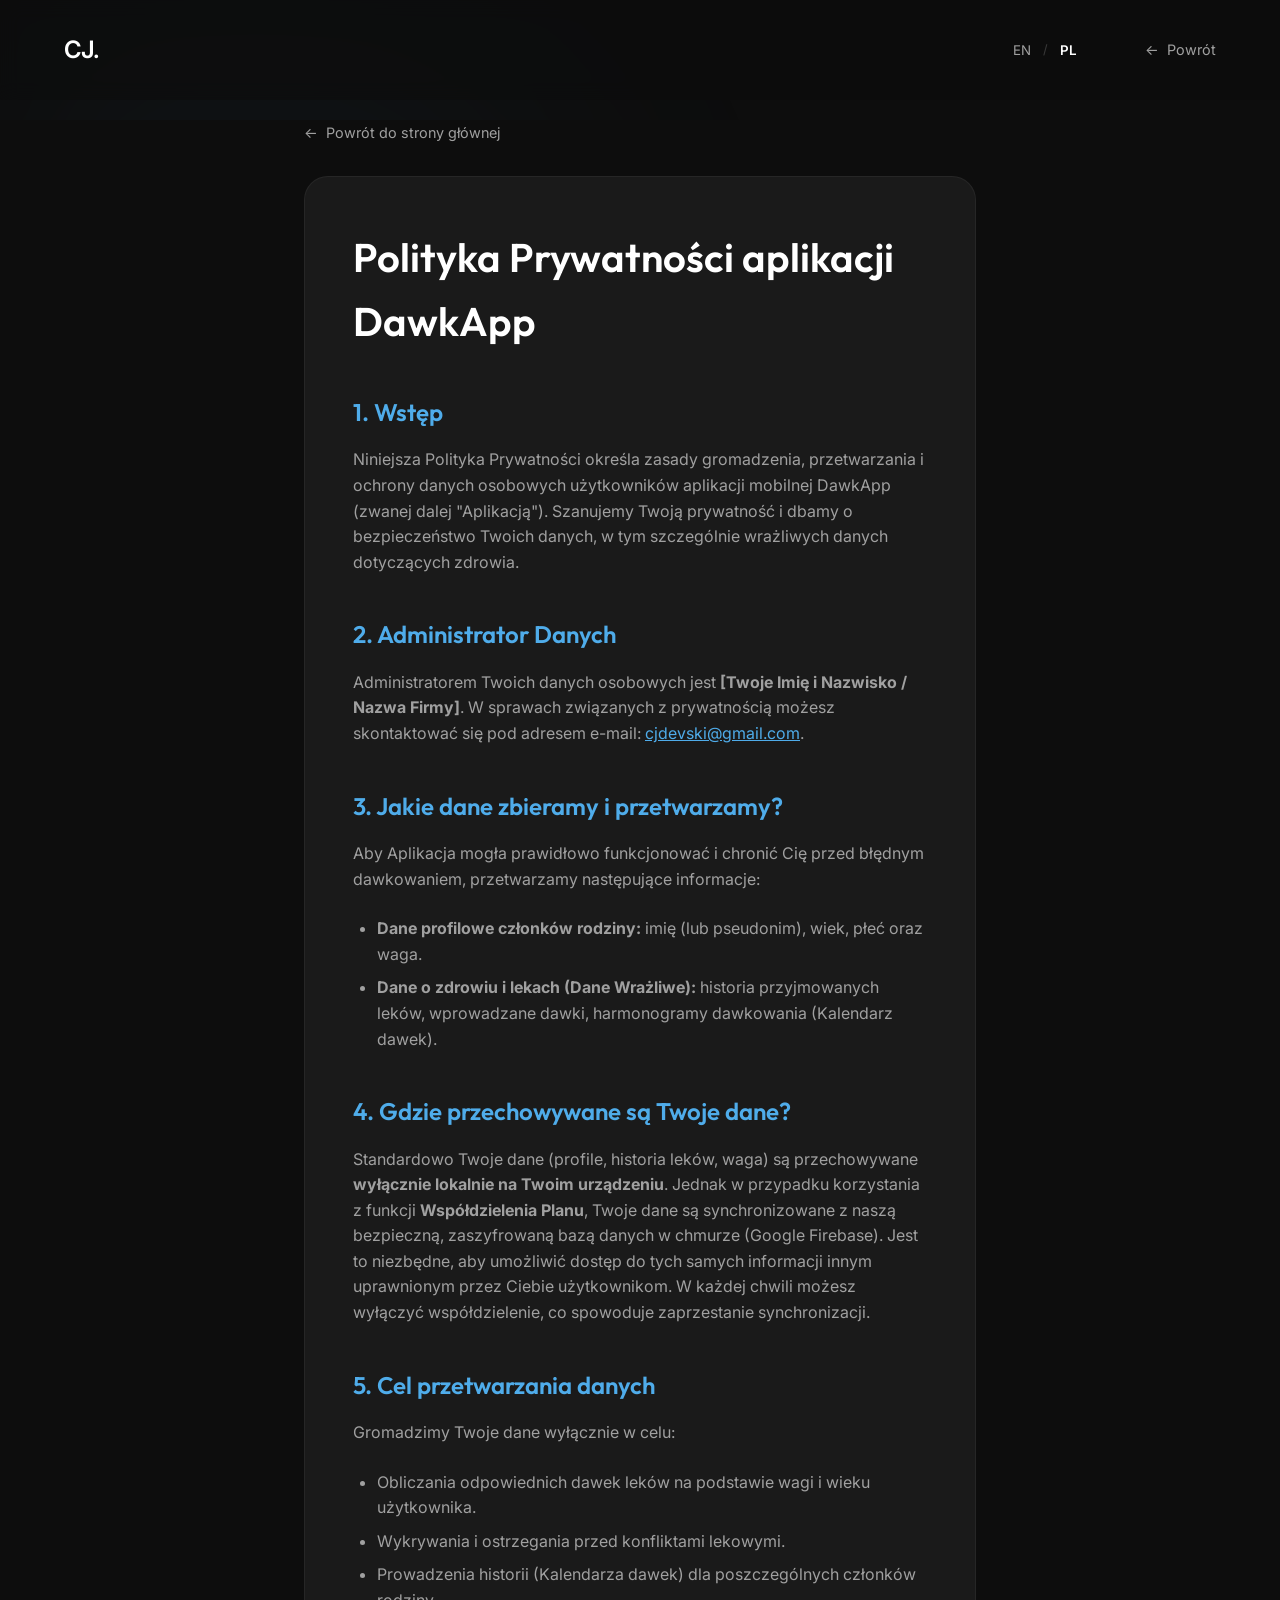
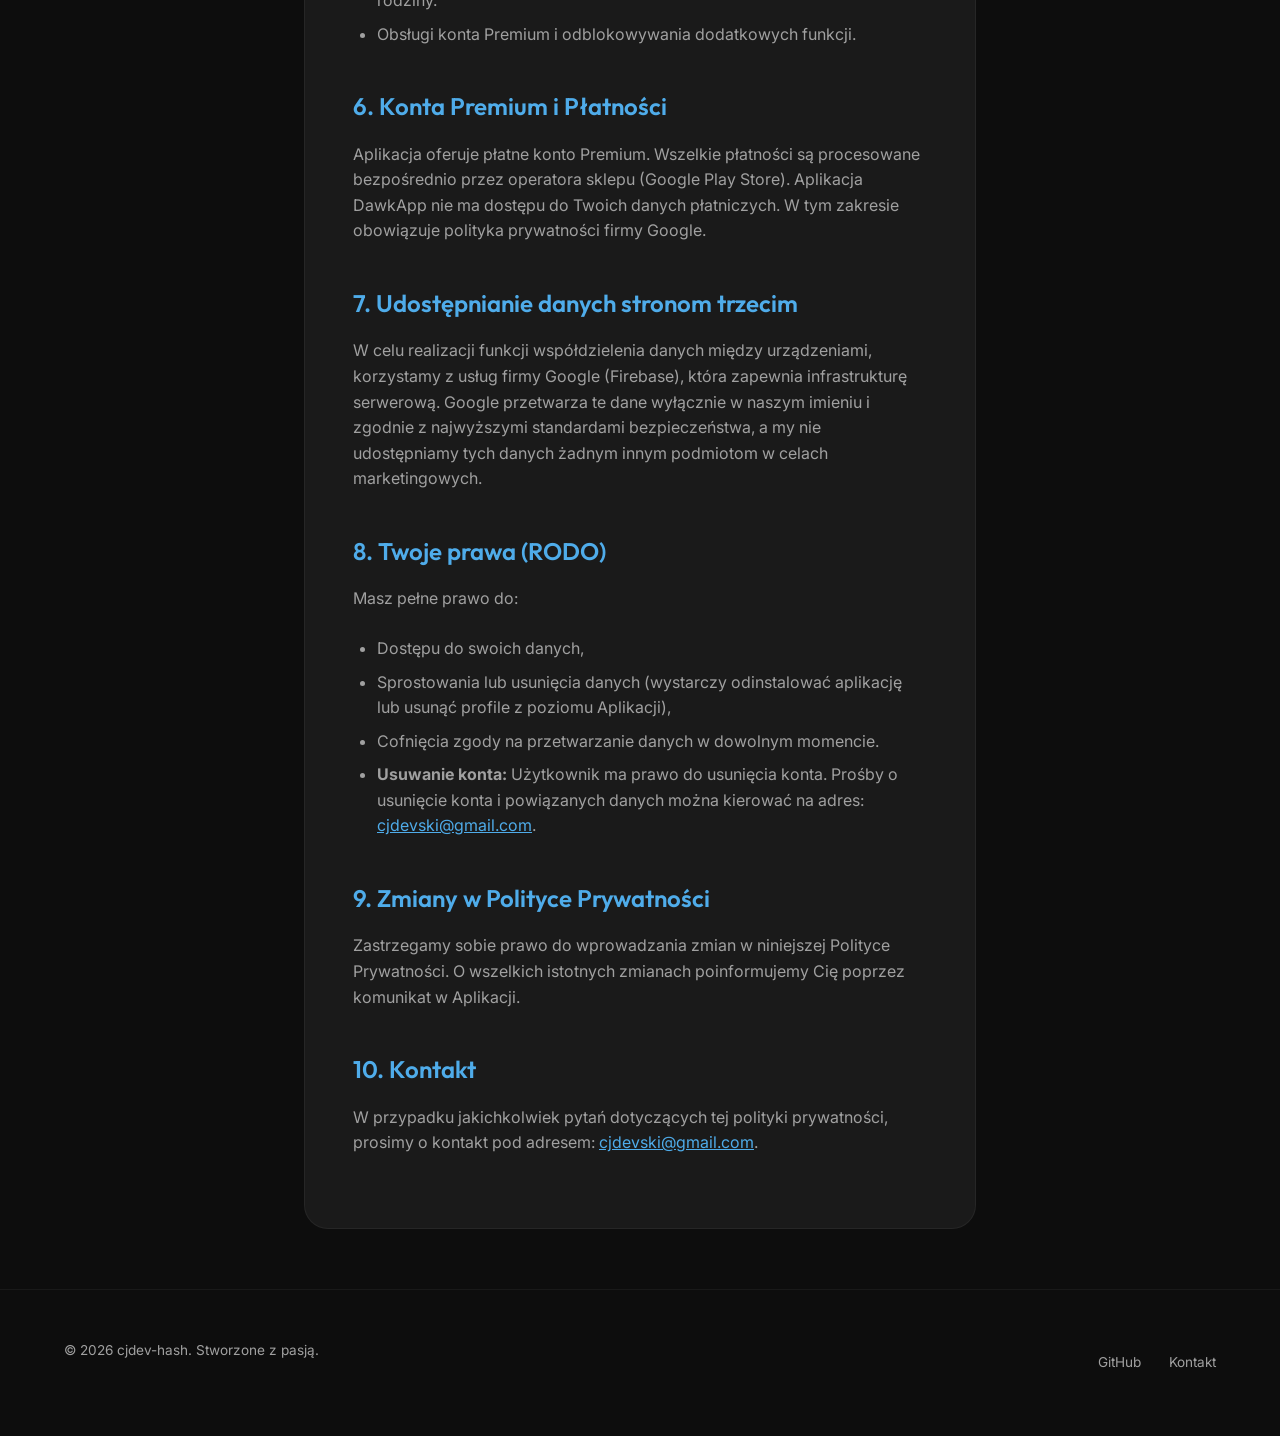
==== commit 1ee01d28: "Update privacy-dawkapp.html" ====
--- a/privacy-dawkapp.html
+++ b/privacy-dawkapp.html
@@ -138,11 +138,15 @@
 
             <h2 data-en="4. Where is your data stored?" data-pl="4. Gdzie przechowywane są Twoje dane?">4. Gdzie
                 przechowywane są Twoje dane?</h2>
-            <p data-en="All data entered by you (profiles, medications, weight) is saved exclusively locally on your device's memory. We do not send this data to any external servers and we have no access to it."
-                data-pl="Wszystkie wprowadzone przez Ciebie dane (profile, leki, waga) są zapisywane wyłącznie lokalnie w pamięci Twojego urządzenia. Nie wysyłamy tych danych na żadne zewnętrzne serwery i nie mamy do nich wglądu.">
-                Wszystkie wprowadzone przez Ciebie dane (profile, leki, waga) są zapisywane <strong>wyłącznie lokalnie
-                    w pamięci Twojego urządzenia</strong>. Nie wysyłamy tych danych na żadne zewnętrzne serwery i nie
-                mamy do nich wglądu.</p>
+            <p data-en="By default, your data (profiles, medication history, weight) is stored exclusively locally on your device. However, when using the Plan Sharing feature, your data (historical and current doses, family member names, and optional health notes) is synchronized with our secure, encrypted cloud database (Google Firebase). This is necessary to enable access to the same information for other users authorized by you on their devices. You can disable sharing at any time, which will stop synchronization, and your data will remain available only locally on your device."
+                data-pl="Standardowo Twoje dane (profile, historia leków, waga) są przechowywane wyłącznie lokalnie na Twoim urządzeniu. Jednak w przypadku korzystania z funkcji Współdzielenia Planu, Twoje dane (historyczne i bieżące dawki, imiona członków rodziny oraz opcjonalne notatki zdrowotne) są synchronizowane z naszą bezpieczną, zaszyfrowaną bazą danych w chmurze (Google Firebase). Jest to niezbędne, aby umożliwić dostęp do tych samych informacji innym uprawnionym przez Ciebie użytkownikom na ich urządzeniach. W każdej chwili możesz wyłączyć współdzielenie, co spowoduje zaprzestanie synchronizacji, a Twoje dane pozostaną dostępne wyłącznie lokalnie na Twoim urządzeniu.">
+                Standardowo Twoje dane (profile, historia leków, waga) są przechowywane <strong>wyłącznie lokalnie
+                    na Twoim urządzeniu</strong>. Jednak w przypadku korzystania z funkcji <strong>Współdzielenia
+                    Planu</strong>,
+                Twoje dane są synchronizowane z naszą bezpieczną, zaszyfrowaną bazą danych w chmurze (Google Firebase).
+                Jest to niezbędne, aby umożliwić dostęp do tych samych informacji innym uprawnionym przez Ciebie
+                użytkownikom.
+                W każdej chwili możesz wyłączyć współdzielenie, co spowoduje zaprzestanie synchronizacji.</p>
 
             <h2 data-en="5. Purpose of processing" data-pl="5. Cel przetwarzania danych">5. Cel przetwarzania danych
             </h2>
@@ -174,11 +178,14 @@
 
             <h2 data-en="7. Sharing data with third parties" data-pl="7. Udostępnianie danych stronom trzecim">7.
                 Udostępnianie danych stronom trzecim</h2>
-            <p data-en="We do not sell or share your personal or health data for marketing purposes to any third parties. Data may be processed by external entities solely to provide services within the application."
-                data-pl="Nie sprzedajemy i nie udostępniamy Twoich danych osobowych ani zdrowotnych celach marketingowych żadnym podmiotom trzecim. Dane mogą być przetwarzane przez podmioty zewnętrzne wyłącznie w celu realizacji usług wewnątrz aplikacji.">
-                Nie sprzedajemy i nie udostępniamy Twoich danych osobowych ani zdrowotnych celach marketingowych żadnym
-                podmiotom trzecim. Dane mogą być przetwarzane przez podmioty zewnętrzne wyłącznie w celu realizacji
-                usług wewnątrz aplikacji.</p>
+            <p data-en="To provide the data sharing feature between devices, we use Google services (Firebase), which provides the server infrastructure. Google processes this data solely on our behalf and in accordance with the highest security standards, and we do not share this data with any other entities for marketing purposes."
+                data-pl="W celu realizacji funkcji współdzielenia danych między urządzeniami, korzystamy z usług firmy Google (Firebase), która zapewnia infrastrukturę serwerową. Google przetwarza te dane wyłącznie w naszym imieniu i zgodnie z najwyższymi standardami bezpieczeństwa, a my nie udostępniamy tych danych żadnym innym podmiotom w celach marketingowych.">
+                W celu realizacji funkcji współdzielenia danych między urządzeniami, korzystamy z usług firmy Google
+                (Firebase),
+                która zapewnia infrastrukturę serwerową. Google przetwarza te dane wyłącznie w naszym imieniu i zgodnie
+                z
+                najwyższymi standardami bezpieczeństwa, a my nie udostępniamy tych danych żadnym innym podmiotom w
+                celach marketingowych.</p>
 
             <h2 data-en="8. Your rights (GDPR)" data-pl="8. Twoje prawa (RODO)">8. Twoje prawa (RODO)</h2>
             <p data-en="You have the full right to:" data-pl="Masz pełne prawo do:">Masz pełne prawo do:</p>
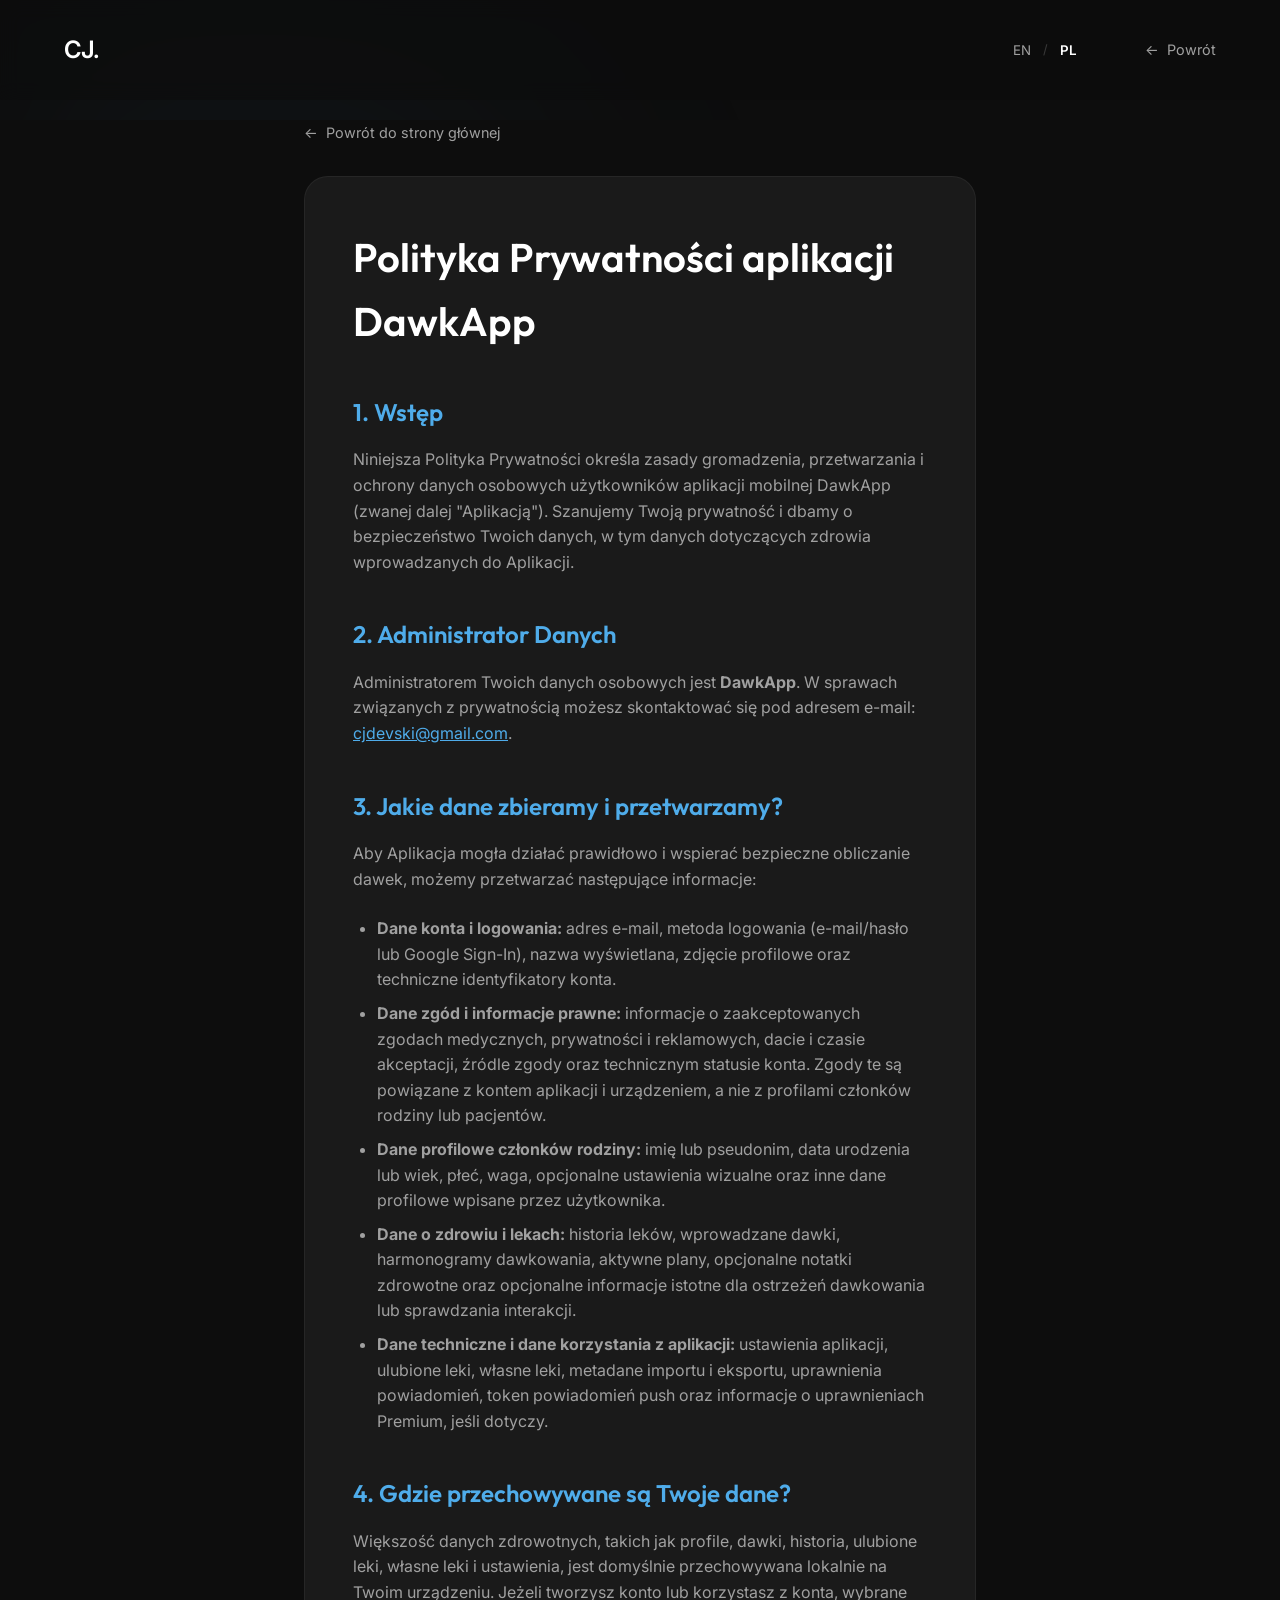
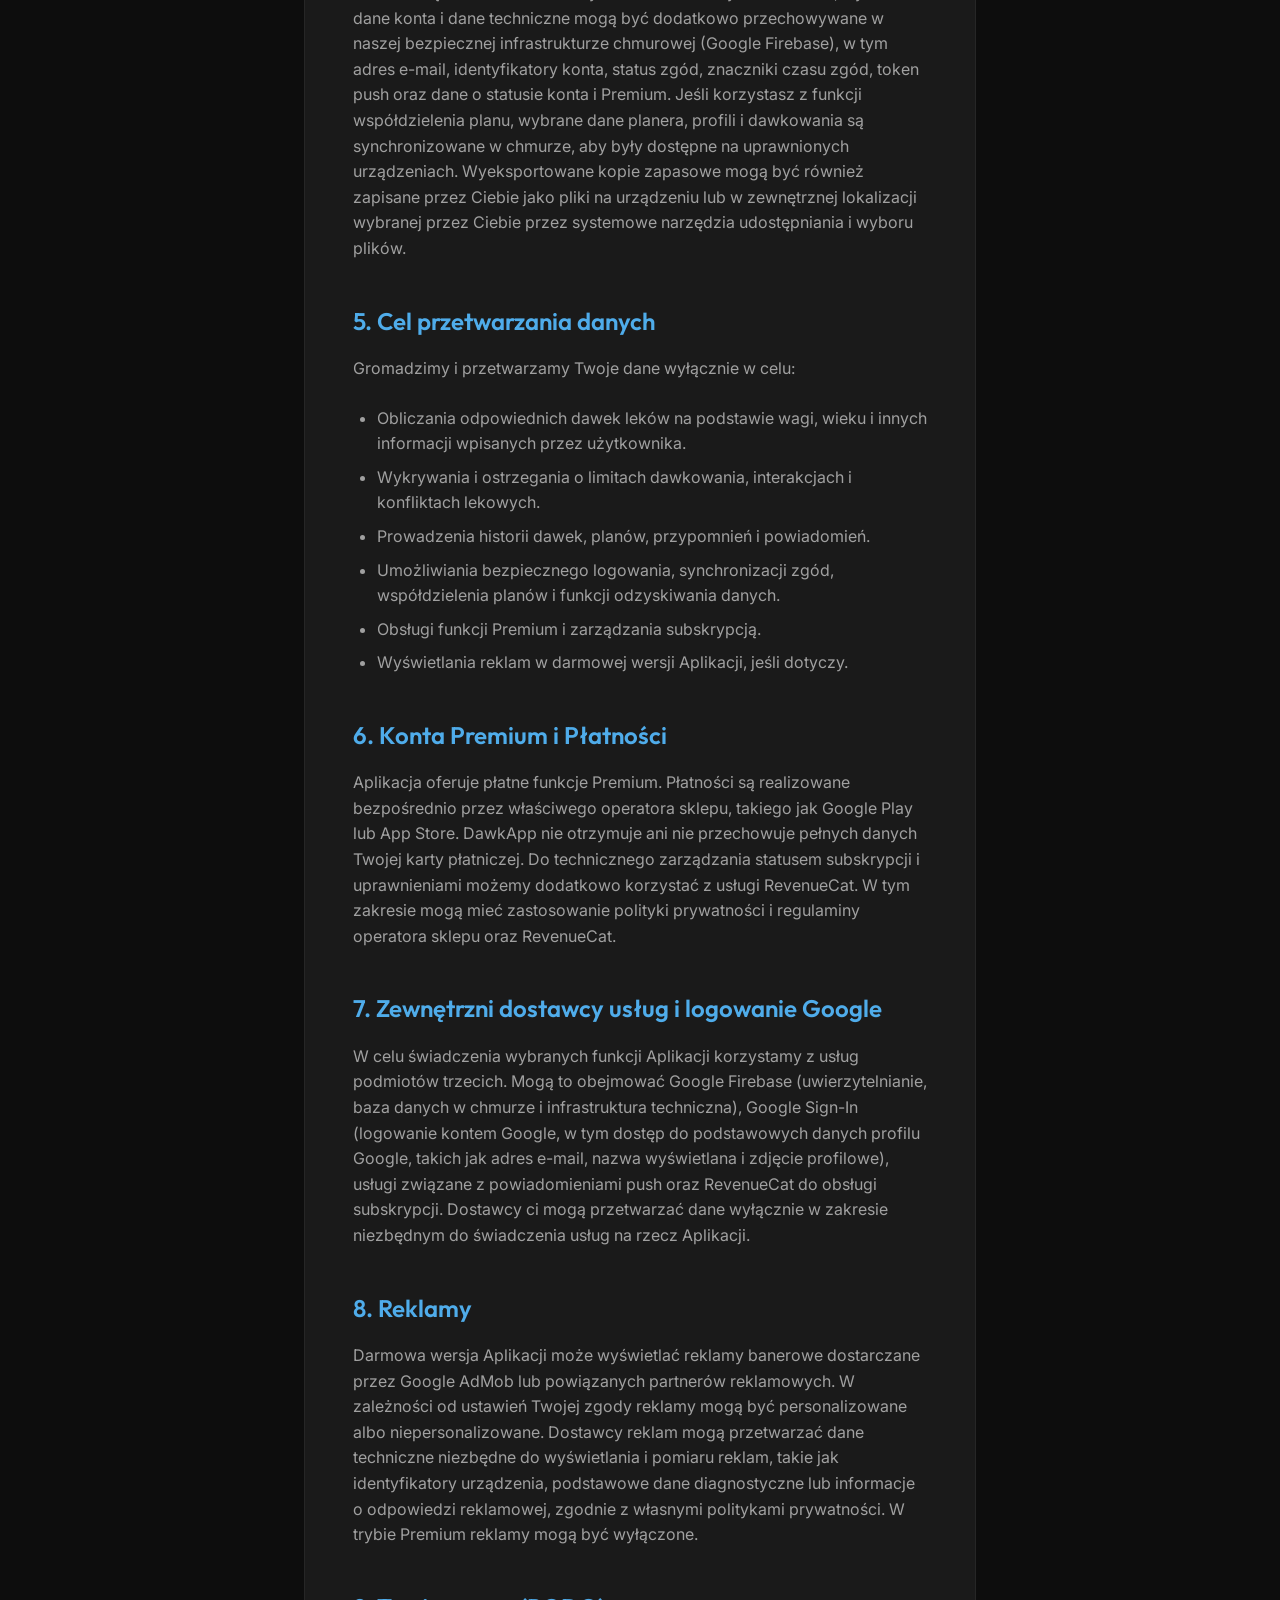
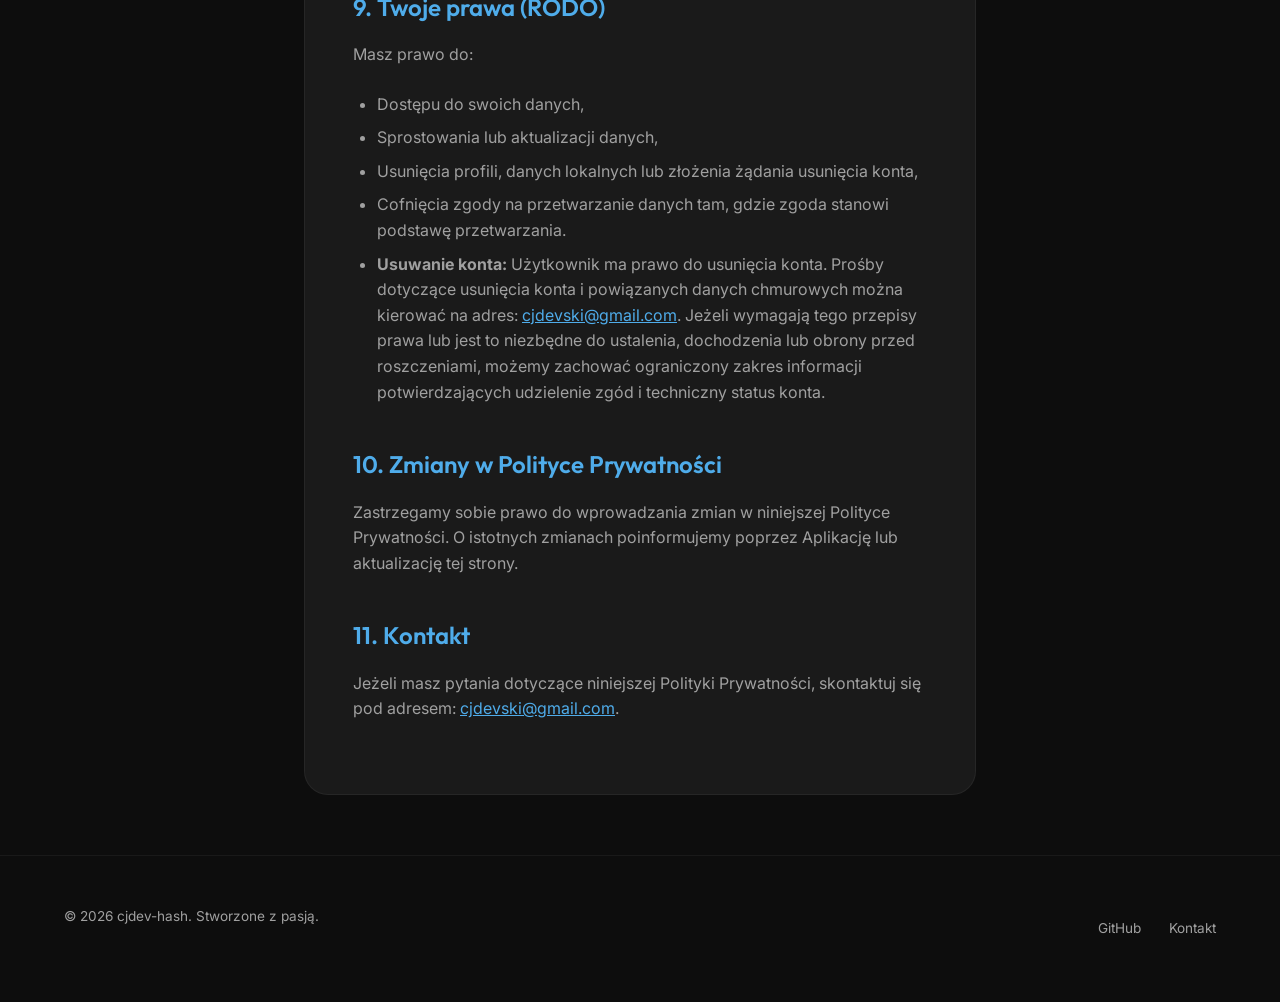
==== commit f4a311f7: "update policy privacy" ====
--- a/privacy-dawkapp.html
+++ b/privacy-dawkapp.html
@@ -1,4 +1,4 @@
-<!DOCTYPE html>
+﻿<!DOCTYPE html>
 <html lang="pl">
 
 <head>
@@ -100,125 +100,143 @@
                 aplikacji DawkApp</h1>
 
             <h2 data-en="1. Introduction" data-pl="1. Wstęp">1. Wstęp</h2>
-            <p data-en="This Privacy Policy defines the rules for the collection, processing, and protection of personal data of users of the DawkApp mobile application (hereinafter referred to as the 'Application'). We respect your privacy and care about the security of your data, especially sensitive health data."
-                data-pl="Niniejsza Polityka Prywatności określa zasady gromadzenia, przetwarzania i ochrony danych osobowych użytkowników aplikacji mobilnej DawkApp (zwanej dalej 'Aplikacją'). Szanujemy Twoją prywatność i dbamy o bezpieczeństwo Twoich danych, w tym szczególnie wrażliwych danych dotyczących zdrowia.">
+            <p data-en="This Privacy Policy defines the rules for the collection, processing, and protection of personal data of users of the DawkApp mobile application (hereinafter referred to as the 'Application'). We respect your privacy and care about the security of your data, including health-related data entered into the Application."
+                data-pl="Niniejsza Polityka Prywatności określa zasady gromadzenia, przetwarzania i ochrony danych osobowych użytkowników aplikacji mobilnej DawkApp (zwanej dalej 'Aplikacją'). Szanujemy Twoją prywatność i dbamy o bezpieczeństwo Twoich danych, w tym danych dotyczących zdrowia wprowadzanych do Aplikacji.">
                 Niniejsza Polityka Prywatności określa zasady gromadzenia, przetwarzania i ochrony danych osobowych
                 użytkowników aplikacji mobilnej DawkApp (zwanej dalej "Aplikacją"). Szanujemy Twoją prywatność i dbamy o
-                bezpieczeństwo Twoich danych, w tym szczególnie wrażliwych danych dotyczących zdrowia.</p>
-
-            <h2 data-en="2. Data Administrator" data-pl="2. Administrator Danych">2. Administrator Danych</h2>
-            <p><span data-en="The administrator of your personal data is"
+                bezpieczeństwo Twoich danych, w tym danych dotyczących zdrowia wprowadzanych do Aplikacji.</p>
+
+            <h2 data-en="2. Data Controller" data-pl="2. Administrator Danych">2. Administrator Danych</h2>
+            <p><span data-en="The controller of your personal data is"
                     data-pl="Administratorem Twoich danych osobowych jest">Administratorem Twoich danych osobowych
-                    jest</span> <strong>[Twoje Imię i Nazwisko / Nazwa Firmy]</strong>. <span
-                    data-en="In matters related to privacy, you can contact us at:"
-                    data-pl="W sprawach związanych z prywatnością możesz skontaktować się pod adresem e-mail:">W
-                    sprawach
+                    jest</span> <strong>DawkApp</strong>. <span
+                    data-en="For privacy-related matters, you can contact us at:"
+                    data-pl="W sprawach związanych z prywatnością możesz skontaktować się pod adresem e-mail:">W sprawach
                     związanych z prywatnością możesz skontaktować się pod adresem e-mail:</span> <a
                     href="mailto:cjdevski@gmail.com" style="color: var(--accent);">cjdevski@gmail.com</a>.</p>
 
             <h2 data-en="3. What data do we collect and process?" data-pl="3. Jakie dane zbieramy i przetwarzamy?">3.
-                Jakie
-                dane zbieramy i przetwarzamy?</h2>
-            <p data-en="To function correctly and protect you from incorrect dosing, we process the following information:"
-                data-pl="Aby Aplikacja mogła prawidłowo funkcjonować i chronić Cię przed błędnym dawkowaniem, przetwarzamy następujące informacje:">
-                Aby Aplikacja mogła prawidłowo funkcjonować i chronić Cię przed błędnym dawkowaniem, przetwarzamy
+                Jakie dane zbieramy i przetwarzamy?</h2>
+            <p data-en="To make the Application work correctly and support safe dose calculations, we may process the following information:"
+                data-pl="Aby Aplikacja mogła działać prawidłowo i wspierać bezpieczne obliczanie dawek, możemy przetwarzać następujące informacje:">
+                Aby Aplikacja mogła działać prawidłowo i wspierać bezpieczne obliczanie dawek, możemy przetwarzać
                 następujące informacje:</p>
             <ul>
-                <li><strong data-en="Family member profile data:" data-pl="Dane profilowe członków rodziny:">Dane
-                        profilowe członków rodziny:</strong> <span data-en="name (or alias), age, gender, and weight."
-                        data-pl="imię (lub pseudonim), wiek, płeć oraz waga.">imię (lub pseudonim), wiek, płeć oraz
-                        waga.</span></li>
-                <li><strong data-en="Health and medication data (Sensitive Data):"
-                        data-pl="Dane o zdrowiu i lekach (Dane Wrażliwe):">Dane o zdrowiu i lekach (Dane
-                        Wrażliwe):</strong> <span
-                        data-en="medication history, doses entered, dosing schedules (Dose Calendar)."
-                        data-pl="historia przyjmowanych leków, wprowadzane dawki, harmonogramy dawkowania (Kalendarz dawek).">historia
-                        przyjmowanych leków, wprowadzane dawki, harmonogramy dawkowania (Kalendarz dawek).</span></li>
+                <li><strong data-en="Account and authentication data:" data-pl="Dane konta i logowania:">Dane konta i logowania:</strong>
+                    <span data-en="email address, login method (email/password or Google Sign-In), display name, profile photo, and technical account identifiers."
+                        data-pl="adres e-mail, metoda logowania (e-mail/hasło lub Google Sign-In), nazwa wyświetlana, zdjęcie profilowe oraz techniczne identyfikatory konta.">adres e-mail, metoda logowania (e-mail/hasło lub Google Sign-In), nazwa wyświetlana, zdjęcie profilowe oraz techniczne identyfikatory konta.</span>
+                </li>
+                <li><strong data-en="Consent and legal information:" data-pl="Dane zgód i informacje prawne:">Dane zgód i informacje prawne:</strong>
+                    <span data-en="information about accepted medical, privacy, and advertising consents, the date and time of acceptance, consent source, and the technical status of the account. These consents are linked to the application account and device, not to family member or patient profiles."
+                        data-pl="informacje o zaakceptowanych zgodach medycznych, prywatności i reklamowych, dacie i czasie akceptacji, źródle zgody oraz technicznym statusie konta. Zgody te są powiązane z kontem aplikacji i urządzeniem, a nie z profilami członków rodziny lub pacjentów.">informacje o zaakceptowanych zgodach medycznych, prywatności i reklamowych, dacie i czasie akceptacji, źródle zgody oraz technicznym statusie konta. Zgody te są powiązane z kontem aplikacji i urządzeniem, a nie z profilami członków rodziny lub pacjentów.</span>
+                </li>
+                <li><strong data-en="Family member profile data:" data-pl="Dane profilowe członków rodziny:">Dane profilowe członków rodziny:</strong>
+                    <span data-en="name or alias, date of birth or age, sex, weight, optional visual settings, and other profile data entered by the user."
+                        data-pl="imię lub pseudonim, data urodzenia lub wiek, płeć, waga, opcjonalne ustawienia wizualne oraz inne dane profilowe wpisane przez użytkownika.">imię lub pseudonim, data urodzenia lub wiek, płeć, waga, opcjonalne ustawienia wizualne oraz inne dane profilowe wpisane przez użytkownika.</span>
+                </li>
+                <li><strong data-en="Health and medication data:" data-pl="Dane o zdrowiu i lekach:">Dane o zdrowiu i lekach:</strong>
+                    <span data-en="medication history, entered doses, dosing schedules, active plans, optional health notes, and optional information relevant to dose warnings or interaction checking."
+                        data-pl="historia leków, wprowadzane dawki, harmonogramy dawkowania, aktywne plany, opcjonalne notatki zdrowotne oraz opcjonalne informacje istotne dla ostrzeżeń dawkowania lub sprawdzania interakcji.">historia leków, wprowadzane dawki, harmonogramy dawkowania, aktywne plany, opcjonalne notatki zdrowotne oraz opcjonalne informacje istotne dla ostrzeżeń dawkowania lub sprawdzania interakcji.</span>
+                </li>
+                <li><strong data-en="Technical and application usage data:" data-pl="Dane techniczne i dane korzystania z aplikacji:">Dane techniczne i dane korzystania z aplikacji:</strong>
+                    <span data-en="application settings, favorites, custom medications, import/export metadata, notification permissions, push notification token, and premium entitlement information if applicable."
+                        data-pl="ustawienia aplikacji, ulubione leki, własne leki, metadane importu i eksportu, uprawnienia powiadomień, token powiadomień push oraz informacje o uprawnieniach Premium, jeśli dotyczy.">ustawienia aplikacji, ulubione leki, własne leki, metadane importu i eksportu, uprawnienia powiadomień, token powiadomień push oraz informacje o uprawnieniach Premium, jeśli dotyczy.</span>
+                </li>
             </ul>
 
             <h2 data-en="4. Where is your data stored?" data-pl="4. Gdzie przechowywane są Twoje dane?">4. Gdzie
                 przechowywane są Twoje dane?</h2>
-            <p data-en="By default, your data (profiles, medication history, weight) is stored exclusively locally on your device. However, when using the Plan Sharing feature, your data (historical and current doses, family member names, and optional health notes) is synchronized with our secure, encrypted cloud database (Google Firebase). This is necessary to enable access to the same information for other users authorized by you on their devices. You can disable sharing at any time, which will stop synchronization, and your data will remain available only locally on your device."
-                data-pl="Standardowo Twoje dane (profile, historia leków, waga) są przechowywane wyłącznie lokalnie na Twoim urządzeniu. Jednak w przypadku korzystania z funkcji Współdzielenia Planu, Twoje dane (historyczne i bieżące dawki, imiona członków rodziny oraz opcjonalne notatki zdrowotne) są synchronizowane z naszą bezpieczną, zaszyfrowaną bazą danych w chmurze (Google Firebase). Jest to niezbędne, aby umożliwić dostęp do tych samych informacji innym uprawnionym przez Ciebie użytkownikom na ich urządzeniach. W każdej chwili możesz wyłączyć współdzielenie, co spowoduje zaprzestanie synchronizacji, a Twoje dane pozostaną dostępne wyłącznie lokalnie na Twoim urządzeniu.">
-                Standardowo Twoje dane (profile, historia leków, waga) są przechowywane <strong>wyłącznie lokalnie
-                    na Twoim urządzeniu</strong>. Jednak w przypadku korzystania z funkcji <strong>Współdzielenia
-                    Planu</strong>,
-                Twoje dane są synchronizowane z naszą bezpieczną, zaszyfrowaną bazą danych w chmurze (Google Firebase).
-                Jest to niezbędne, aby umożliwić dostęp do tych samych informacji innym uprawnionym przez Ciebie
-                użytkownikom.
-                W każdej chwili możesz wyłączyć współdzielenie, co spowoduje zaprzestanie synchronizacji.</p>
+            <p data-en="Most health-related data such as profiles, doses, history, favorites, custom medications, and settings are stored locally on your device by default. If you create or use an account, selected account and technical data may also be stored in our secure cloud infrastructure (Google Firebase), including your email address, account identifiers, consent status, consent timestamps, push token, and premium/account status data. If you use plan sharing features, selected planner, profile, and dosing data are synchronized in the cloud to make them available on authorized devices. Exported backups may also be saved by you as files on your device or in external storage selected by you through the system share or file picker tools."
+                data-pl="Większość danych zdrowotnych, takich jak profile, dawki, historia, ulubione leki, własne leki i ustawienia, jest domyślnie przechowywana lokalnie na Twoim urządzeniu. Jeżeli tworzysz konto lub korzystasz z konta, wybrane dane konta i dane techniczne mogą być dodatkowo przechowywane w naszej bezpiecznej infrastrukturze chmurowej (Google Firebase), w tym adres e-mail, identyfikatory konta, status zgód, znaczniki czasu zgód, token push oraz dane o statusie konta i Premium. Jeśli korzystasz z funkcji współdzielenia planu, wybrane dane planera, profili i dawkowania są synchronizowane w chmurze, aby były dostępne na uprawnionych urządzeniach. Wyeksportowane kopie zapasowe mogą być również zapisane przez Ciebie jako pliki na urządzeniu lub w zewnętrznej lokalizacji wybranej przez Ciebie przez systemowe narzędzia udostępniania i wyboru plików.">
+                Większość danych zdrowotnych, takich jak profile, dawki, historia, ulubione leki, własne leki i
+                ustawienia, jest domyślnie przechowywana lokalnie na Twoim urządzeniu. Jeżeli tworzysz konto lub
+                korzystasz z konta, wybrane dane konta i dane techniczne mogą być dodatkowo przechowywane w naszej
+                bezpiecznej infrastrukturze chmurowej (Google Firebase), w tym adres e-mail, identyfikatory konta,
+                status zgód, znaczniki czasu zgód, token push oraz dane o statusie konta i Premium. Jeśli korzystasz z
+                funkcji współdzielenia planu, wybrane dane planera, profili i dawkowania są synchronizowane w chmurze,
+                aby były dostępne na uprawnionych urządzeniach. Wyeksportowane kopie zapasowe mogą być również zapisane
+                przez Ciebie jako pliki na urządzeniu lub w zewnętrznej lokalizacji wybranej przez Ciebie przez
+                systemowe narzędzia udostępniania i wyboru plików.</p>
 
             <h2 data-en="5. Purpose of processing" data-pl="5. Cel przetwarzania danych">5. Cel przetwarzania danych
             </h2>
-            <p data-en="We collect your data solely to:" data-pl="Gromadzimy Twoje dane wyłącznie w celu:">Gromadzimy
-                Twoje dane wyłącznie w celu:</p>
+            <p data-en="We collect and process your data solely to:"
+                data-pl="Gromadzimy i przetwarzamy Twoje dane wyłącznie w celu:">Gromadzimy i przetwarzamy Twoje dane wyłącznie w celu:</p>
             <ul>
-                <li data-en="Calculate appropriate medication doses based on weight and age."
-                    data-pl="Obliczania odpowiednich dawek leków na podstawie wagi i wieku użytkownika.">Obliczania
-                    odpowiednich dawek leków na podstawie wagi i wieku użytkownika.</li>
-                <li data-en="Detect and warn against drug conflicts."
-                    data-pl="Wykrywania i ostrzegania przed konfliktami lekowymi.">Wykrywania i ostrzegania przed
-                    konfliktami lekowymi.</li>
-                <li data-en="Maintain history (Dose Calendar) for family members."
-                    data-pl="Prowadzenia historii (Kalendarza dawek) dla poszczególnych członków rodziny.">Prowadzenia
-                    historii (Kalendarza dawek) dla poszczególnych członków rodziny.</li>
-                <li data-en="Support Premium accounts and unlock additional features."
-                    data-pl="Obsługi konta Premium i odblokowywania dodatkowych funkcji.">Obsługi konta Premium i
-                    odblokowywania dodatkowych funkcji.</li>
+                <li data-en="Calculate appropriate medication doses based on weight, age, and other information entered by the user."
+                    data-pl="Obliczania odpowiednich dawek leków na podstawie wagi, wieku i innych informacji wpisanych przez użytkownika.">Obliczania odpowiednich dawek leków na podstawie wagi, wieku i innych informacji wpisanych przez użytkownika.</li>
+                <li data-en="Detect and warn about dosing limits, interactions, and conflicts."
+                    data-pl="Wykrywania i ostrzegania o limitach dawkowania, interakcjach i konfliktach lekowych.">Wykrywania i ostrzegania o limitach dawkowania, interakcjach i konfliktach lekowych.</li>
+                <li data-en="Maintain dose history, plans, reminders, and notifications."
+                    data-pl="Prowadzenia historii dawek, planów, przypomnień i powiadomień.">Prowadzenia historii dawek, planów, przypomnień i powiadomień.</li>
+                <li data-en="Enable secure account sign-in, consent synchronization, plan sharing, and data recovery features."
+                    data-pl="Umożliwiania bezpiecznego logowania, synchronizacji zgód, współdzielenia planów i funkcji odzyskiwania danych.">Umożliwiania bezpiecznego logowania, synchronizacji zgód, współdzielenia planów i funkcji odzyskiwania danych.</li>
+                <li data-en="Support Premium features and subscription management."
+                    data-pl="Obsługi funkcji Premium i zarządzania subskrypcją.">Obsługi funkcji Premium i zarządzania subskrypcją.</li>
+                <li data-en="Display ads in the free version of the Application where applicable."
+                    data-pl="Wyświetlania reklam w darmowej wersji Aplikacji, jeśli dotyczy.">Wyświetlania reklam w darmowej wersji Aplikacji, jeśli dotyczy.</li>
             </ul>
 
             <h2 data-en="6. Premium Accounts and Payments" data-pl="6. Konta Premium i Płatności">6. Konta Premium i
                 Płatności</h2>
-            <p data-en="The app offers a paid Premium account. All payments are processed directly by the store operator (Google Play Store). DawkApp does not have access to your payment data. In this regard, Google's privacy policy applies."
-                data-pl="Aplikacja oferuje płatne konto Premium. Wszelkie płatności są procesowane bezpośrednio przez operatora sklepu (Google Play Store). Aplikacja DawkApp nie ma dostępu do Twoich danych płatniczych. W tym zakresie obowiązuje polityka prywatności firmy Google.">
-                Aplikacja oferuje płatne konto Premium. Wszelkie płatności są procesowane bezpośrednio przez operatora
-                sklepu (Google Play Store). Aplikacja DawkApp nie ma dostępu do Twoich danych płatniczych. W tym
-                zakresie
-                obowiązuje polityka prywatności firmy Google.</p>
-
-            <h2 data-en="7. Sharing data with third parties" data-pl="7. Udostępnianie danych stronom trzecim">7.
-                Udostępnianie danych stronom trzecim</h2>
-            <p data-en="To provide the data sharing feature between devices, we use Google services (Firebase), which provides the server infrastructure. Google processes this data solely on our behalf and in accordance with the highest security standards, and we do not share this data with any other entities for marketing purposes."
-                data-pl="W celu realizacji funkcji współdzielenia danych między urządzeniami, korzystamy z usług firmy Google (Firebase), która zapewnia infrastrukturę serwerową. Google przetwarza te dane wyłącznie w naszym imieniu i zgodnie z najwyższymi standardami bezpieczeństwa, a my nie udostępniamy tych danych żadnym innym podmiotom w celach marketingowych.">
-                W celu realizacji funkcji współdzielenia danych między urządzeniami, korzystamy z usług firmy Google
-                (Firebase),
-                która zapewnia infrastrukturę serwerową. Google przetwarza te dane wyłącznie w naszym imieniu i zgodnie
-                z
-                najwyższymi standardami bezpieczeństwa, a my nie udostępniamy tych danych żadnym innym podmiotom w
-                celach marketingowych.</p>
-
-            <h2 data-en="8. Your rights (GDPR)" data-pl="8. Twoje prawa (RODO)">8. Twoje prawa (RODO)</h2>
-            <p data-en="You have the full right to:" data-pl="Masz pełne prawo do:">Masz pełne prawo do:</p>
+            <p data-en="The Application offers paid Premium features. Payments are processed directly by the relevant store operator, such as Google Play or the App Store. DawkApp does not receive or store your full payment card data. To manage subscription status and entitlements, we may also use RevenueCat as a technical intermediary. In this scope, the privacy policies and terms of the store operator and RevenueCat may apply."
+                data-pl="Aplikacja oferuje płatne funkcje Premium. Płatności są realizowane bezpośrednio przez właściwego operatora sklepu, takiego jak Google Play lub App Store. DawkApp nie otrzymuje ani nie przechowuje pełnych danych Twojej karty płatniczej. Do technicznego zarządzania statusem subskrypcji i uprawnieniami możemy dodatkowo korzystać z usługi RevenueCat. W tym zakresie mogą mieć zastosowanie polityki prywatności i regulaminy operatora sklepu oraz RevenueCat.">
+                Aplikacja oferuje płatne funkcje Premium. Płatności są realizowane bezpośrednio przez właściwego
+                operatora sklepu, takiego jak Google Play lub App Store. DawkApp nie otrzymuje ani nie przechowuje
+                pełnych danych Twojej karty płatniczej. Do technicznego zarządzania statusem subskrypcji i uprawnieniami
+                możemy dodatkowo korzystać z usługi RevenueCat. W tym zakresie mogą mieć zastosowanie polityki prywatności
+                i regulaminy operatora sklepu oraz RevenueCat.</p>
+
+            <h2 data-en="7. External service providers and Google Sign-In" data-pl="7. Zewnętrzni dostawcy usług i logowanie Google">7.
+                Zewnętrzni dostawcy usług i logowanie Google</h2>
+            <p data-en="To provide selected features of the Application, we use third-party services. These may include Google Firebase (authentication, cloud database, and technical infrastructure), Google Sign-In (sign-in with a Google account, including access to your basic Google profile data such as email address, display name, and profile picture), services related to push notifications, and RevenueCat for subscription handling. These providers may process data solely to the extent necessary to deliver their services to the Application."
+                data-pl="W celu świadczenia wybranych funkcji Aplikacji korzystamy z usług podmiotów trzecich. Mogą to obejmować Google Firebase (uwierzytelnianie, baza danych w chmurze i infrastruktura techniczna), Google Sign-In (logowanie kontem Google, w tym dostęp do podstawowych danych profilu Google, takich jak adres e-mail, nazwa wyświetlana i zdjęcie profilowe), usługi związane z powiadomieniami push oraz RevenueCat do obsługi subskrypcji. Dostawcy ci mogą przetwarzać dane wyłącznie w zakresie niezbędnym do świadczenia usług na rzecz Aplikacji.">
+                W celu świadczenia wybranych funkcji Aplikacji korzystamy z usług podmiotów trzecich. Mogą to obejmować
+                Google Firebase (uwierzytelnianie, baza danych w chmurze i infrastruktura techniczna), Google Sign-In
+                (logowanie kontem Google, w tym dostęp do podstawowych danych profilu Google, takich jak adres e-mail,
+                nazwa wyświetlana i zdjęcie profilowe), usługi związane z powiadomieniami push oraz RevenueCat do
+                obsługi subskrypcji. Dostawcy ci mogą przetwarzać dane wyłącznie w zakresie niezbędnym do świadczenia
+                usług na rzecz Aplikacji.</p>
+
+            <h2 data-en="8. Ads" data-pl="8. Reklamy">8. Reklamy</h2>
+            <p data-en="The free version of the Application may display banner ads provided by Google AdMob or related advertising partners. Depending on your consent settings, ads may be personalized or non-personalized. Advertising providers may process technical data necessary to display and measure ads, such as device identifiers, basic diagnostic data, or ad response information, in accordance with their own privacy policies. In Premium mode, ads may be disabled."
+                data-pl="Darmowa wersja Aplikacji może wyświetlać reklamy banerowe dostarczane przez Google AdMob lub powiązanych partnerów reklamowych. W zależności od ustawień Twojej zgody reklamy mogą być personalizowane albo niepersonalizowane. Dostawcy reklam mogą przetwarzać dane techniczne niezbędne do wyświetlania i pomiaru reklam, takie jak identyfikatory urządzenia, podstawowe dane diagnostyczne lub informacje o odpowiedzi reklamowej, zgodnie z własnymi politykami prywatności. W trybie Premium reklamy mogą być wyłączone.">
+                Darmowa wersja Aplikacji może wyświetlać reklamy banerowe dostarczane przez Google AdMob lub powiązanych
+                partnerów reklamowych. W zależności od ustawień Twojej zgody reklamy mogą być personalizowane albo
+                niepersonalizowane. Dostawcy reklam mogą przetwarzać dane techniczne niezbędne do wyświetlania i pomiaru
+                reklam, takie jak identyfikatory urządzenia, podstawowe dane diagnostyczne lub informacje o odpowiedzi
+                reklamowej, zgodnie z własnymi politykami prywatności. W trybie Premium reklamy mogą być wyłączone.</p>
+
+            <h2 data-en="9. Your rights (GDPR)" data-pl="9. Twoje prawa (RODO)">9. Twoje prawa (RODO)</h2>
+            <p data-en="You have the right to:"
+                data-pl="Masz prawo do:">Masz prawo do:</p>
             <ul>
-                <li data-en="Access your data," data-pl="Dostępu do swoich danych,">Dostępu do swoich danych,</li>
-                <li data-en="Rectification or deletion (simply uninstall the app or remove profiles),"
-                    data-pl="Sprostowania lub usunięcia danych (wystarczy odinstalować aplikację lub usunąć profile z poziomu Aplikacji),">
-                    Sprostowania lub usunięcia danych (wystarczy odinstalować aplikację lub usunąć profile z poziomu
-                    Aplikacji),</li>
-                <li data-en="Withdrawal of consent for processing at any time."
-                    data-pl="Cofnięcia zgody na przetwarzanie danych w dowolnym momencie.">Cofnięcia zgody na
-                    przetwarzanie danych w dowolnym momencie.</li>
-                <li><strong data-en="Account Deletion:" data-pl="Usuwanie konta:">Usuwanie konta:</strong> <span
-                        data-en="The user has the right to delete their account. Requests for account and associated data deletion can be sent to: "
-                        data-pl="Użytkownik ma prawo do usunięcia konta. Prośby o usunięcie konta i powiązanych danych można kierować na adres: ">Użytkownik
-                        ma prawo do usunięcia konta. Prośby o usunięcie konta i powiązanych danych można kierować na
-                        adres: </span><a href="mailto:cjdevski@gmail.com"
-                        style="color: var(--accent);">cjdevski@gmail.com</a>.</li>
+                <li data-en="Access your data,"
+                    data-pl="Dostępu do swoich danych,">Dostępu do swoich danych,</li>
+                <li data-en="Rectify or update your data,"
+                    data-pl="Sprostowania lub aktualizacji danych,">Sprostowania lub aktualizacji danych,</li>
+                <li data-en="Delete profiles, local data, or request account deletion,"
+                    data-pl="Usunięcia profili, danych lokalnych lub złożenia żądania usunięcia konta,">Usunięcia profili, danych lokalnych lub złożenia żądania usunięcia konta,</li>
+                <li data-en="Withdraw consent for data processing where consent is the basis of processing."
+                    data-pl="Cofnięcia zgody na przetwarzanie danych tam, gdzie zgoda stanowi podstawę przetwarzania.">Cofnięcia zgody na przetwarzanie danych tam, gdzie zgoda stanowi podstawę przetwarzania.</li>
+                <li><strong data-en="Account deletion:" data-pl="Usuwanie konta:">Usuwanie konta:</strong> <span
+                        data-en="The user has the right to delete their account. Requests regarding account deletion and related cloud data can be sent to: "
+                        data-pl="Użytkownik ma prawo do usunięcia konta. Prośby dotyczące usunięcia konta i powiązanych danych chmurowych można kierować na adres: ">Użytkownik ma prawo do usunięcia konta. Prośby dotyczące usunięcia konta i powiązanych danych chmurowych można kierować na adres: </span><a href="mailto:cjdevski@gmail.com"
+                        style="color: var(--accent);">cjdevski@gmail.com</a><span
+                        data-en=". Where required by law or necessary to establish, pursue, or defend legal claims, we may retain limited information confirming consent acceptance and the technical status of the account."
+                        data-pl=". Jeżeli wymagają tego przepisy prawa lub jest to niezbędne do ustalenia, dochodzenia lub obrony przed roszczeniami, możemy zachować ograniczony zakres informacji potwierdzających udzielenie zgód i techniczny status konta.">. Jeżeli wymagają tego przepisy prawa lub jest to niezbędne do ustalenia, dochodzenia lub obrony przed roszczeniami, możemy zachować ograniczony zakres informacji potwierdzających udzielenie zgód i techniczny status konta.</span></li>
             </ul>
 
-            <h2 data-en="9. Changes to the Privacy Policy" data-pl="9. Zmiany w Polityce Prywatności">9. Zmiany w
-                Polityce
-                Prywatności</h2>
-            <p data-en="We reserve the right to change this Privacy Policy. We will inform you of significant changes via the App."
-                data-pl="Zastrzegamy sobie prawo do wprowadzania zmian w niniejszej Polityce Prywatności. O wszelkich istotnych zmianach poinformujemy Cię poprzez komunikat w Aplikacji.">
-                Zastrzegamy sobie prawo do wprowadzania zmian w niniejszej Polityce Prywatności. O wszelkich istotnych
-                zmianach poinformujemy Cię poprzez komunikat w Aplikacji.</p>
-
-            <h2 data-en="10. Contact" data-pl="10. Kontakt">10. Kontakt</h2>
-            <p><span data-en="In case of any questions regarding this policy, please contact us at:"
-                    data-pl="W przypadku jakichkolwiek pytań dotyczących tej polityki prywatności, prosimy o kontakt pod adresem:">W
-                    przypadku jakichkolwiek pytań dotyczących tej polityki prywatności, prosimy o kontakt pod
-                    adresem:</span>
+            <h2 data-en="10. Changes to the Privacy Policy" data-pl="10. Zmiany w Polityce Prywatności">10. Zmiany w
+                Polityce Prywatności</h2>
+            <p data-en="We reserve the right to change this Privacy Policy. We will inform you about significant changes through the Application or by updating this page."
+                data-pl="Zastrzegamy sobie prawo do wprowadzania zmian w niniejszej Polityce Prywatności. O istotnych zmianach poinformujemy poprzez Aplikację lub aktualizację tej strony.">
+                Zastrzegamy sobie prawo do wprowadzania zmian w niniejszej Polityce Prywatności. O istotnych zmianach
+                poinformujemy poprzez Aplikację lub aktualizację tej strony.</p>
+
+            <h2 data-en="11. Contact" data-pl="11. Kontakt">11. Kontakt</h2>
+            <p><span data-en="If you have any questions regarding this Privacy Policy, please contact us at:"
+                    data-pl="Jeżeli masz pytania dotyczące niniejszej Polityki Prywatności, skontaktuj się pod adresem:">Jeżeli masz pytania dotyczące niniejszej Polityki Prywatności, skontaktuj się pod adresem:</span>
                 <a href="mailto:cjdevski@gmail.com" style="color: var(--accent);">cjdevski@gmail.com</a>.
             </p>
         </div>
@@ -259,4 +277,4 @@
     </script>
 </body>
 
-</html>+</html>
